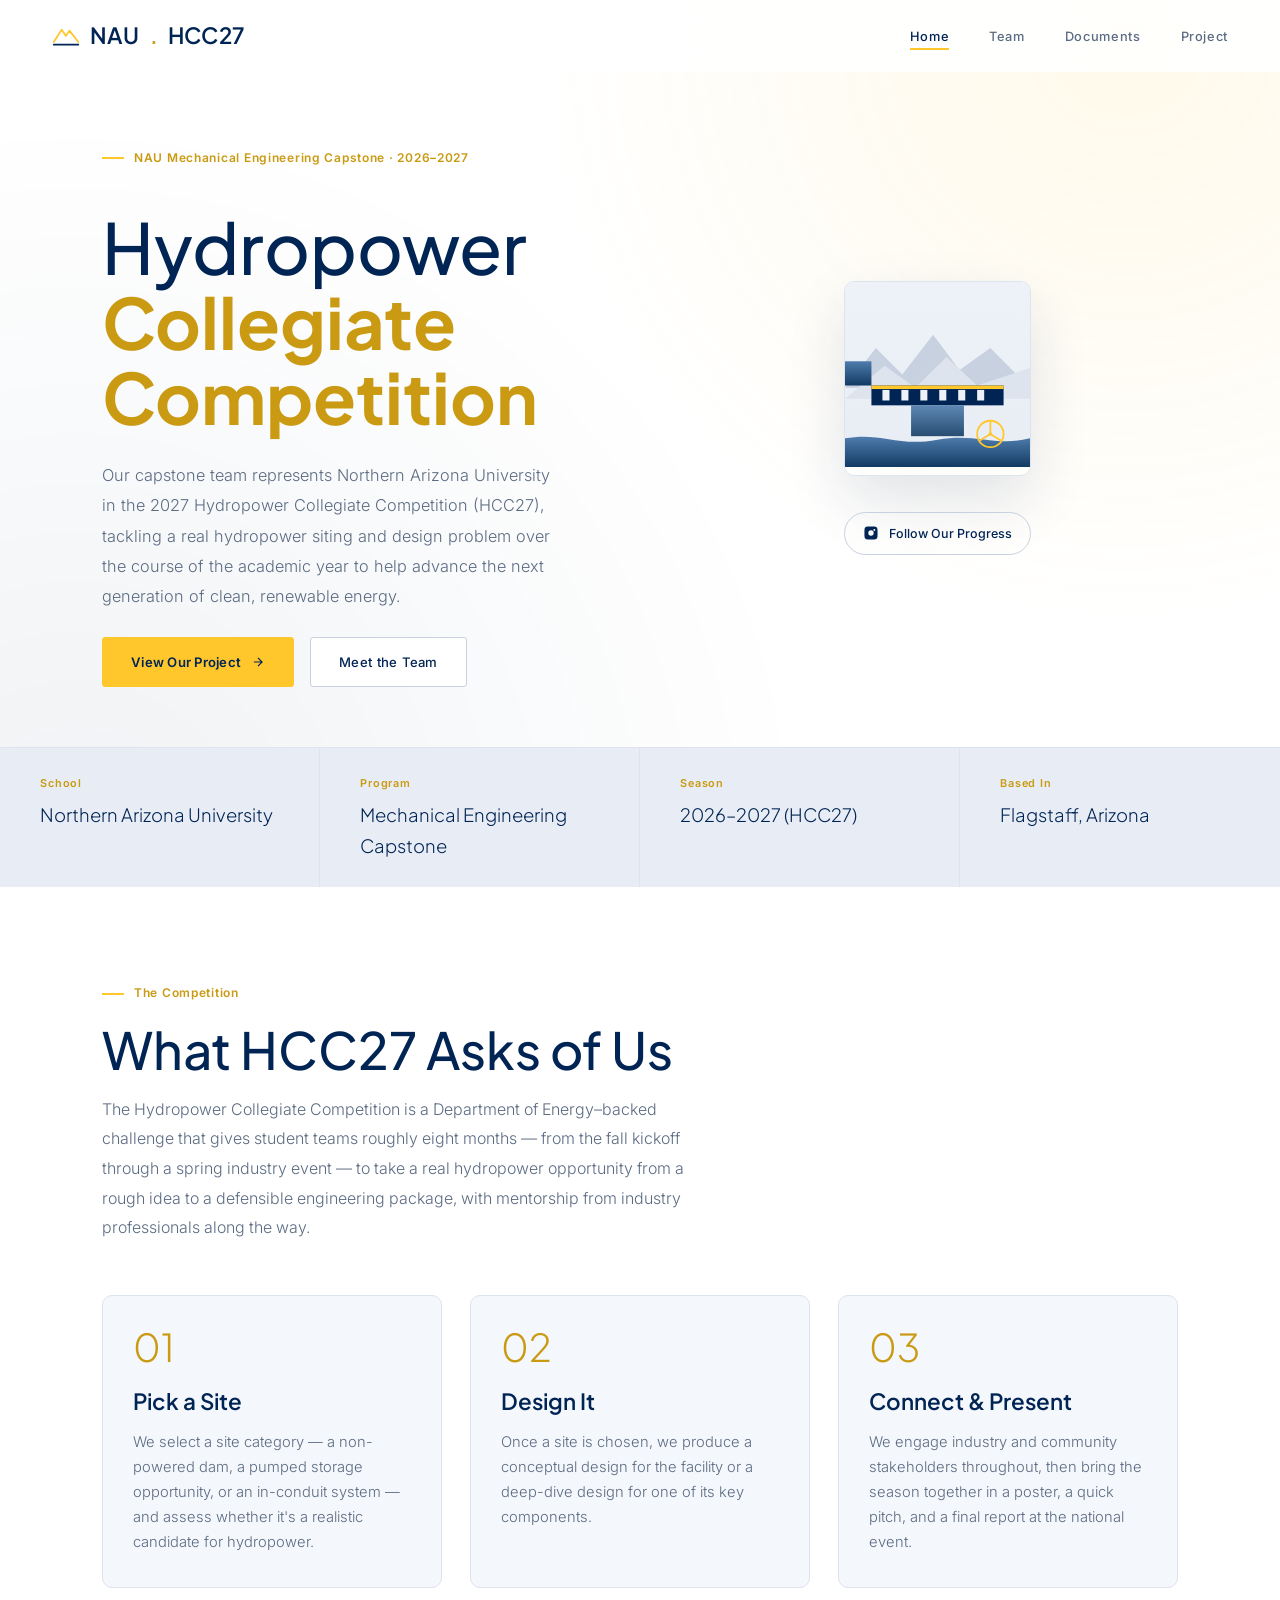
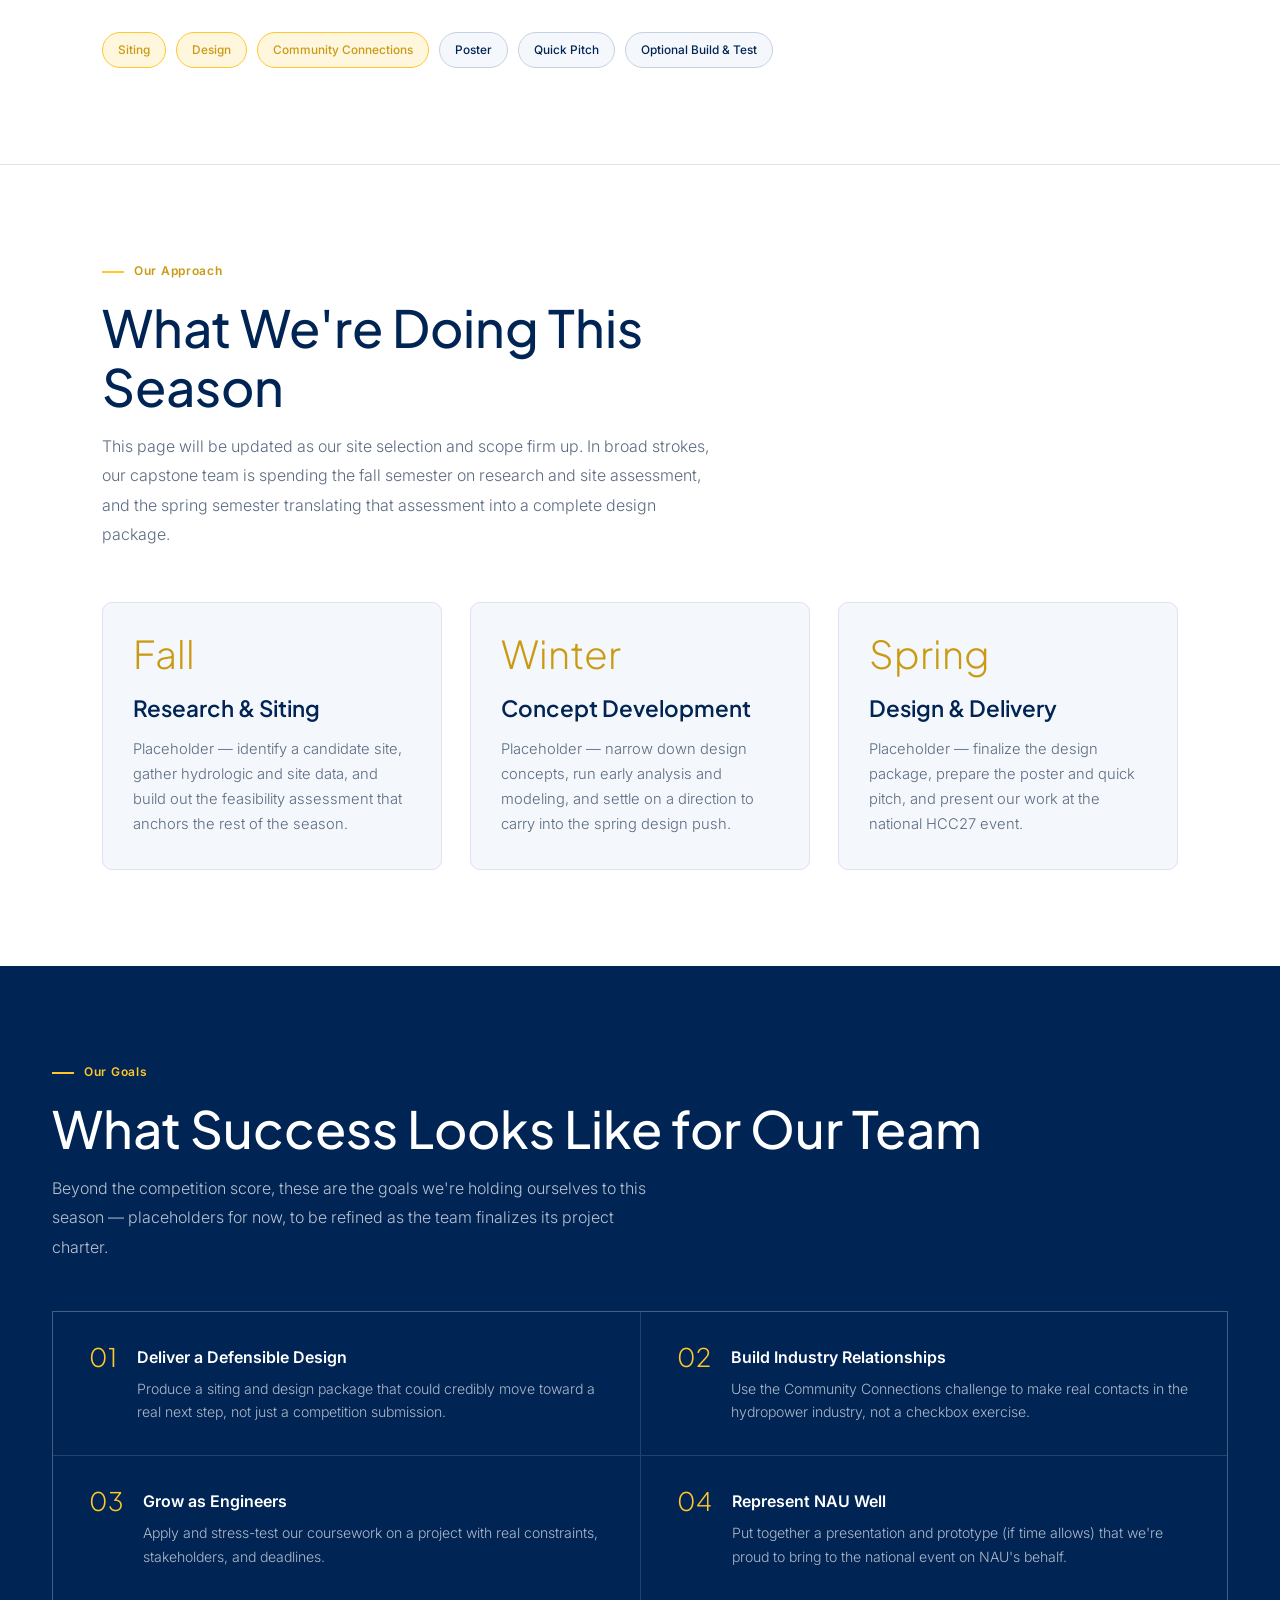
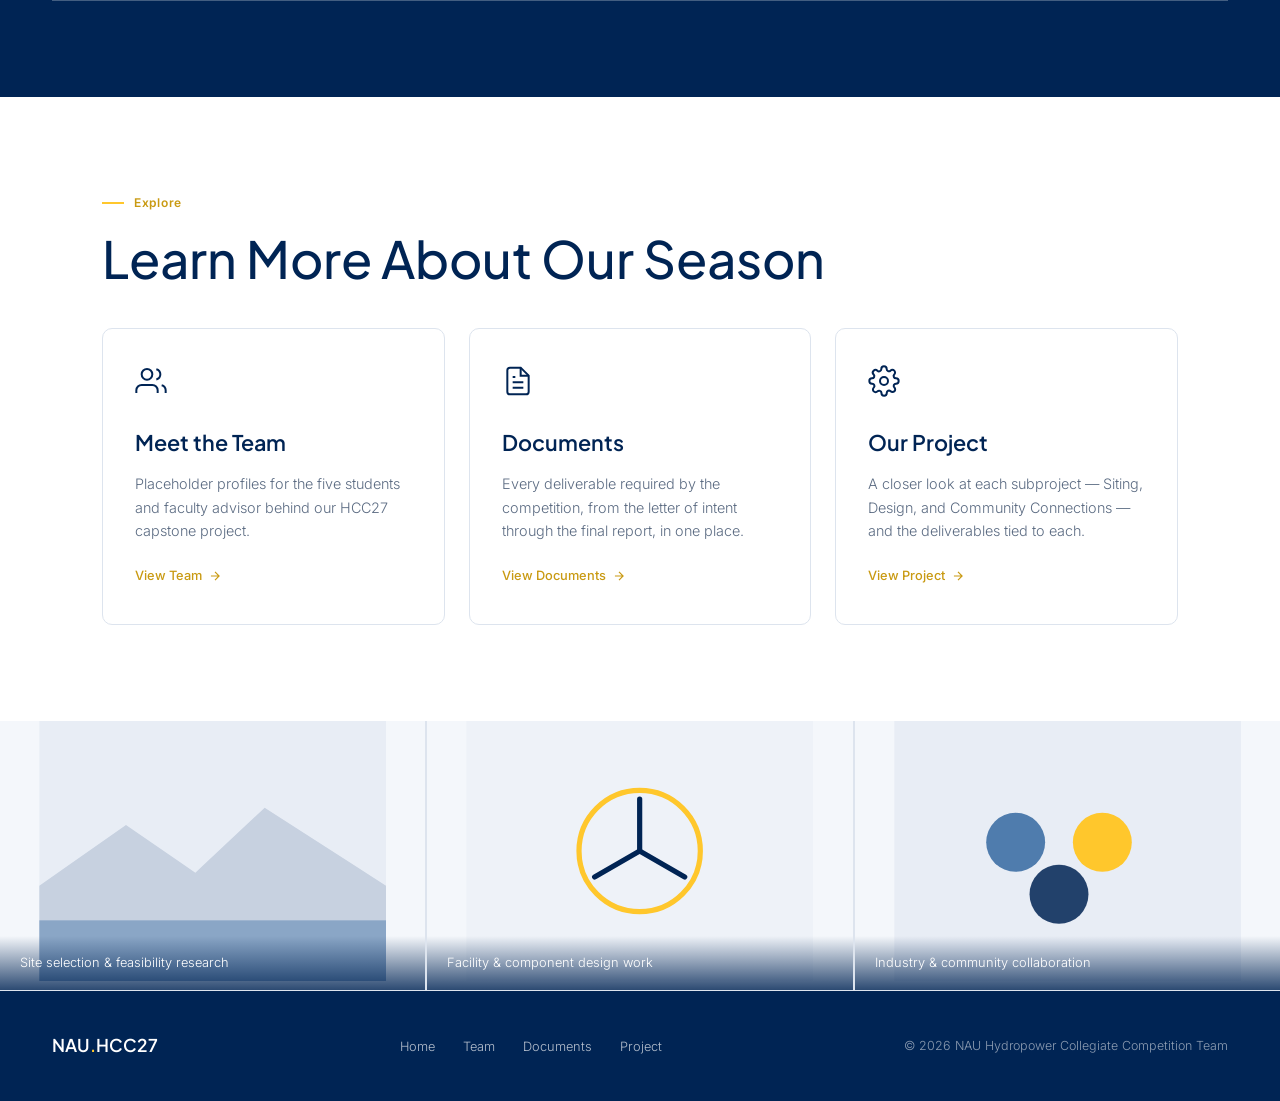
==== index.html @ bc62bb2d "Adding website files, folders etc." ====
<!DOCTYPE html>
<html lang="en">
<head>
  <meta charset="UTF-8" />
  <meta name="viewport" content="width=device-width, initial-scale=1.0" />
  <title>NAU Hydropower Collegiate Competition — HCC27</title>
  <meta name="description" content="Northern Arizona University's team for the 2027 Hydropower Collegiate Competition (HCC27)." />
  <link rel="stylesheet" href="css/style.css" />
</head>
<body>

<!-- ── NAV ─────────────────────────────────────────────────────── -->
<nav>
  <a href="index.html" class="nav-logo">
    <svg class="mark" viewBox="0 0 32 32" fill="none" xmlns="http://www.w3.org/2000/svg">
      <path d="M2 24L11 10L16 17L20 11L30 24" stroke="#ffc72c" stroke-width="2" stroke-linejoin="round" stroke-linecap="round"/>
      <path d="M2 27H30" stroke="#002454" stroke-width="2" stroke-linecap="round"/>
    </svg>
    NAU<span>.</span>HCC27
  </a>
  <ul class="nav-links">
    <li><a href="index.html">Home</a></li>
    <li><a href="team.html">Team</a></li>
    <li><a href="documents.html">Documents</a></li>
    <li><a href="project.html">Project</a></li>
  </ul>
</nav>

<!-- ── HERO ────────────────────────────────────────────────────── -->
<section class="hero">
  <div class="hero-inner">

    <div class="hero-left">
      <div class="hero-anim">
        <span class="label">NAU Mechanical Engineering Capstone · 2026&ndash;2027</span>
      </div>

      <h1 class="hero-name hero-anim">
        Hydropower<br /><em>Collegiate Competition</em>
      </h1>

      <p class="hero-tagline hero-anim">
        Our capstone team represents Northern Arizona University in the 2027 Hydropower
        Collegiate Competition (HCC27), tackling a real hydropower siting and design
        problem over the course of the academic year to help advance the next generation
        of clean, renewable energy.
      </p>

      <div class="hero-ctas hero-anim">
        <a href="project.html" class="btn btn-gold">
          View Our Project
          <svg class="arrow" viewBox="0 0 24 24" fill="none" stroke="currentColor" stroke-width="2">
            <path d="M5 12h14M12 5l7 7-7 7"/>
          </svg>
        </a>
        <a href="team.html" class="btn">Meet the Team</a>
      </div>
    </div>

    <div class="hero-right hero-anim">
      <div>
        <div class="hero-visual-frame" style="margin-bottom: 20px;">
          <!-- REPLACE with a real team / site photo: images/hero-team.jpg -->
          <svg viewBox="0 0 420 420" xmlns="http://www.w3.org/2000/svg" role="img" aria-label="Illustration of a hydropower dam and turbine">
            <defs>
              <linearGradient id="skyGrad" x1="0" y1="0" x2="0" y2="1">
                <stop offset="0%" stop-color="#eef2f8"/>
                <stop offset="100%" stop-color="#e8edf5"/>
              </linearGradient>
              <linearGradient id="waterGrad" x1="0" y1="0" x2="0" y2="1">
                <stop offset="0%" stop-color="#4f7cad"/>
                <stop offset="100%" stop-color="#123b63"/>
              </linearGradient>
            </defs>
            <rect width="420" height="420" fill="url(#skyGrad)"/>
            <path d="M0 240 L70 150 L130 210 L200 120 L260 200 L330 150 L420 240 Z" fill="#c7d1e0"/>
            <path d="M0 265 L90 190 L160 240 L230 170 L300 235 L420 195 L420 265 Z" fill="#dde4ee"/>
            <rect x="60" y="235" width="300" height="45" fill="#002454"/>
            <rect x="60" y="235" width="300" height="8" fill="#ffc72c"/>
            <rect x="85" y="245" width="16" height="24" fill="#eef2f8"/>
            <rect x="128" y="245" width="16" height="24" fill="#eef2f8"/>
            <rect x="171" y="245" width="16" height="24" fill="#eef2f8"/>
            <rect x="214" y="245" width="16" height="24" fill="#eef2f8"/>
            <rect x="257" y="245" width="16" height="24" fill="#eef2f8"/>
            <rect x="300" y="245" width="16" height="24" fill="#eef2f8"/>
            <rect x="0" y="180" width="60" height="55" fill="url(#waterGrad)"/>
            <rect x="150" y="280" width="120" height="70" fill="url(#waterGrad)" opacity="0.9"/>
            <path d="M0 355 C80 340, 120 375, 210 358 C300 342, 340 375, 420 355 L420 420 L0 420 Z" fill="url(#waterGrad)"/>
            <circle cx="330" cy="345" r="30" fill="none" stroke="#ffc72c" stroke-width="4"/>
            <g stroke="#ffc72c" stroke-width="4" stroke-linecap="round">
              <line x1="330" y1="345" x2="330" y2="318"/>
              <line x1="330" y1="345" x2="353" y2="359"/>
              <line x1="330" y1="345" x2="307" y2="359"/>
            </g>
            <circle cx="330" cy="345" r="4" fill="#ffc72c"/>
          </svg>
        </div>

        <!-- REPLACE href with the team's real Instagram handle -->
        <a href="https://www.instagram.com/" target="_blank" rel="noopener" class="social-pill">
          <svg viewBox="0 0 24 24" fill="currentColor">
            <path d="M12 2.163c3.204 0 3.584.012 4.85.07 3.252.148 4.771 1.691 4.919 4.919.058 1.265.069 1.645.069 4.849 0 3.205-.012 3.584-.069 4.849-.149 3.225-1.664 4.771-4.919 4.919-1.266.058-1.644.07-4.85.07-3.204 0-3.584-.012-4.849-.07-3.26-.149-4.771-1.699-4.919-4.92-.058-1.265-.07-1.644-.07-4.849 0-3.204.013-3.583.07-4.849.149-3.227 1.664-4.771 4.919-4.919 1.266-.057 1.645-.069 4.849-.069zm0 5.838a4 4 0 100 8 4 4 0 000-8zm6.406-.53a1.44 1.44 0 10-2.88 0 1.44 1.44 0 002.88 0z"/>
          </svg>
          Follow Our Progress
        </a>
      </div>
    </div>

  </div>

  <!-- Stat bar -->
  <div class="hero-bar">
    <div class="hero-bar-item">
      <span class="hero-bar-label">School</span>
      <span class="hero-bar-value">Northern Arizona University</span>
    </div>
    <div class="hero-bar-item">
      <span class="hero-bar-label">Program</span>
      <span class="hero-bar-value">Mechanical Engineering Capstone</span>
    </div>
    <div class="hero-bar-item">
      <span class="hero-bar-label">Season</span>
      <span class="hero-bar-value">2026&ndash;2027 (HCC27)</span>
    </div>
    <div class="hero-bar-item">
      <span class="hero-bar-label">Based In</span>
      <span class="hero-bar-value">Flagstaff, Arizona</span>
    </div>
  </div>
</section>

<!-- ── Competition breakdown ───────────────────────────────────── -->
<section class="section">
  <div class="section-head reveal">
    <span class="label">The Competition</span>
    <h2 class="display-lg">What HCC27 Asks of Us</h2>
    <p class="body-text" style="margin-top:16px;">
      The Hydropower Collegiate Competition is a Department of Energy&ndash;backed
      challenge that gives student teams roughly eight months &mdash; from the fall
      kickoff through a spring industry event &mdash; to take a real hydropower
      opportunity from a rough idea to a defensible engineering package, with
      mentorship from industry professionals along the way.
    </p>
  </div>

  <div class="outline-grid">
    <div class="outline-card reveal">
      <div class="num">01</div>
      <h3>Pick a Site</h3>
      <p>We select a site category &mdash; a non-powered dam, a pumped storage opportunity, or an in-conduit system &mdash; and assess whether it's a realistic candidate for hydropower.</p>
    </div>
    <div class="outline-card reveal reveal-delay-1">
      <div class="num">02</div>
      <h3>Design It</h3>
      <p>Once a site is chosen, we produce a conceptual design for the facility or a deep-dive design for one of its key components.</p>
    </div>
    <div class="outline-card reveal reveal-delay-2">
      <div class="num">03</div>
      <h3>Connect &amp; Present</h3>
      <p>We engage industry and community stakeholders throughout, then bring the season together in a poster, a quick pitch, and a final report at the national event.</p>
    </div>
  </div>

  <div class="chip-row reveal" style="margin-top:44px;">
    <span class="chip gold">Siting</span>
    <span class="chip gold">Design</span>
    <span class="chip gold">Community Connections</span>
    <span class="chip">Poster</span>
    <span class="chip">Quick Pitch</span>
    <span class="chip">Optional Build &amp; Test</span>
  </div>
</section>

<hr class="hr" />

<!-- ── Our approach ─────────────────────────────────────────────── -->
<section class="section">
  <div class="section-head reveal">
    <span class="label">Our Approach</span>
    <h2 class="display-lg">What We're Doing This Season</h2>
    <p class="body-text" style="margin-top:16px;">
      This page will be updated as our site selection and scope firm up. In broad
      strokes, our capstone team is spending the fall semester on research and
      site assessment, and the spring semester translating that assessment into a
      complete design package.
    </p>
  </div>

  <div class="outline-grid">
    <div class="outline-card reveal">
      <div class="num">Fall</div>
      <h3>Research &amp; Siting</h3>
      <p>Placeholder &mdash; identify a candidate site, gather hydrologic and site data, and build out the feasibility assessment that anchors the rest of the season.</p>
    </div>
    <div class="outline-card reveal reveal-delay-1">
      <div class="num">Winter</div>
      <h3>Concept Development</h3>
      <p>Placeholder &mdash; narrow down design concepts, run early analysis and modeling, and settle on a direction to carry into the spring design push.</p>
    </div>
    <div class="outline-card reveal reveal-delay-2">
      <div class="num">Spring</div>
      <h3>Design &amp; Delivery</h3>
      <p>Placeholder &mdash; finalize the design package, prepare the poster and quick pitch, and present our work at the national HCC27 event.</p>
    </div>
  </div>
</section>

<!-- ── Goals ────────────────────────────────────────────────────── -->
<section class="goals-section">
  <div class="goals-inner">
    <div class="reveal">
      <span class="label">Our Goals</span>
      <h2 class="display-lg">What Success Looks Like for Our Team</h2>
      <p class="body-text" style="margin-top:16px;">
        Beyond the competition score, these are the goals we're holding ourselves
        to this season &mdash; placeholders for now, to be refined as the team
        finalizes its project charter.
      </p>
    </div>

    <div class="goals-list">
      <div class="goal-item reveal">
        <span class="goal-mark">01</span>
        <div>
          <h4>Deliver a Defensible Design</h4>
          <p>Produce a siting and design package that could credibly move toward a real next step, not just a competition submission.</p>
        </div>
      </div>
      <div class="goal-item reveal reveal-delay-1">
        <span class="goal-mark">02</span>
        <div>
          <h4>Build Industry Relationships</h4>
          <p>Use the Community Connections challenge to make real contacts in the hydropower industry, not a checkbox exercise.</p>
        </div>
      </div>
      <div class="goal-item reveal reveal-delay-2">
        <span class="goal-mark">03</span>
        <div>
          <h4>Grow as Engineers</h4>
          <p>Apply and stress-test our coursework on a project with real constraints, stakeholders, and deadlines.</p>
        </div>
      </div>
      <div class="goal-item reveal reveal-delay-3">
        <span class="goal-mark">04</span>
        <div>
          <h4>Represent NAU Well</h4>
          <p>Put together a presentation and prototype (if time allows) that we're proud to bring to the national event on NAU's behalf.</p>
        </div>
      </div>
    </div>
  </div>
</section>

<!-- ── Quick navigation cards ──────────────────────────────────── -->
<section class="home-cards">
  <div class="reveal" style="margin-bottom: 40px;">
    <span class="label">Explore</span>
    <h2 class="display-lg">Learn More About Our Season</h2>
  </div>

  <div class="home-cards-grid">
    <div class="home-card reveal" data-href="team.html">
      <svg class="home-card-icon" viewBox="0 0 24 24" fill="none" stroke="currentColor" stroke-width="1.5">
        <path d="M17 21v-2a4 4 0 00-4-4H5a4 4 0 00-4 4v2"/>
        <circle cx="9" cy="7" r="4"/>
        <path d="M23 21v-2a4 4 0 00-3-3.87M16 3.13a4 4 0 010 7.75"/>
      </svg>
      <h3>Meet the Team</h3>
      <p>Placeholder profiles for the five students and faculty advisor behind our HCC27 capstone project.</p>
      <span class="home-card-link">
        View Team
        <svg width="14" height="14" viewBox="0 0 24 24" fill="none" stroke="currentColor" stroke-width="2"><path d="M5 12h14M12 5l7 7-7 7"/></svg>
      </span>
    </div>

    <div class="home-card reveal reveal-delay-1" data-href="documents.html">
      <svg class="home-card-icon" viewBox="0 0 24 24" fill="none" stroke="currentColor" stroke-width="1.5">
        <path d="M14 2H6a2 2 0 00-2 2v16a2 2 0 002 2h12a2 2 0 002-2V8z"/>
        <path d="M14 2v6h6M16 13H8M16 17H8M10 9H8"/>
      </svg>
      <h3>Documents</h3>
      <p>Every deliverable required by the competition, from the letter of intent through the final report, in one place.</p>
      <span class="home-card-link">
        View Documents
        <svg width="14" height="14" viewBox="0 0 24 24" fill="none" stroke="currentColor" stroke-width="2"><path d="M5 12h14M12 5l7 7-7 7"/></svg>
      </span>
    </div>

    <div class="home-card reveal reveal-delay-2" data-href="project.html">
      <svg class="home-card-icon" viewBox="0 0 24 24" fill="none" stroke="currentColor" stroke-width="1.5">
        <circle cx="12" cy="12" r="3"/>
        <path d="M19.4 15a1.65 1.65 0 00.33 1.82l.06.06a2 2 0 11-2.83 2.83l-.06-.06a1.65 1.65 0 00-1.82-.33 1.65 1.65 0 00-1 1.51V21a2 2 0 01-4 0v-.09A1.65 1.65 0 009 19.4a1.65 1.65 0 00-1.82.33l-.06.06a2 2 0 11-2.83-2.83l.06-.06A1.65 1.65 0 004.68 15a1.65 1.65 0 00-1.51-1H3a2 2 0 010-4h.09A1.65 1.65 0 004.6 9a1.65 1.65 0 00-.33-1.82l-.06-.06a2 2 0 112.83-2.83l.06.06A1.65 1.65 0 009 4.6a1.65 1.65 0 001-1.51V3a2 2 0 014 0v.09a1.65 1.65 0 001 1.51 1.65 1.65 0 001.82-.33l.06-.06a2 2 0 112.83 2.83l-.06.06A1.65 1.65 0 0019.4 9a1.65 1.65 0 001.51 1H21a2 2 0 010 4h-.09a1.65 1.65 0 00-1.51 1z"/>
      </svg>
      <h3>Our Project</h3>
      <p>A closer look at each subproject &mdash; Siting, Design, and Community Connections &mdash; and the deliverables tied to each.</p>
      <span class="home-card-link">
        View Project
        <svg width="14" height="14" viewBox="0 0 24 24" fill="none" stroke="currentColor" stroke-width="2"><path d="M5 12h14M12 5l7 7-7 7"/></svg>
      </span>
    </div>
  </div>
</section>

<!-- ── Photo strip ─────────────────────────────────────────────── -->
<div class="photo-strip reveal">
  <!-- REPLACE each figure with a real photo: images/site-visit.jpg, images/team-working.jpg, images/prototype.jpg -->
  <figure>
    <svg viewBox="0 0 400 300" xmlns="http://www.w3.org/2000/svg">
      <rect width="400" height="300" fill="#e8edf5"/>
      <path d="M0 190 L100 120 L180 175 L260 100 L400 190 L400 300 L0 300 Z" fill="#c7d1e0"/>
      <rect x="0" y="230" width="400" height="70" fill="#4f7cad" opacity="0.5"/>
    </svg>
    <figcaption>Site selection &amp; feasibility research</figcaption>
  </figure>
  <figure>
    <svg viewBox="0 0 400 300" xmlns="http://www.w3.org/2000/svg">
      <rect width="400" height="300" fill="#eef2f8"/>
      <circle cx="200" cy="150" r="70" fill="none" stroke="#ffc72c" stroke-width="6"/>
      <g stroke="#002454" stroke-width="6" stroke-linecap="round">
        <line x1="200" y1="150" x2="200" y2="90"/>
        <line x1="200" y1="150" x2="252" y2="180"/>
        <line x1="200" y1="150" x2="148" y2="180"/>
      </g>
    </svg>
    <figcaption>Facility &amp; component design work</figcaption>
  </figure>
  <figure>
    <svg viewBox="0 0 400 300" xmlns="http://www.w3.org/2000/svg">
      <rect width="400" height="300" fill="#e8edf5"/>
      <circle cx="140" cy="140" r="34" fill="#4f7cad"/>
      <circle cx="240" cy="140" r="34" fill="#ffc72c"/>
      <circle cx="190" cy="200" r="34" fill="#002454" opacity="0.85"/>
    </svg>
    <figcaption>Industry &amp; community collaboration</figcaption>
  </figure>
</div>

<!-- ── FOOTER ───────────────────────────────────────────────────── -->
<footer>
  <span class="footer-logo">NAU<span>.</span>HCC27</span>
  <ul class="footer-links">
    <li><a href="index.html">Home</a></li>
    <li><a href="team.html">Team</a></li>
    <li><a href="documents.html">Documents</a></li>
    <li><a href="project.html">Project</a></li>
  </ul>
  <span class="footer-copy">© <span class="current-year"></span> NAU Hydropower Collegiate Competition Team</span>
</footer>

<script src="js/main.js"></script>
<script src="js/admin.js"></script>
</body>
</html>
---- css/style.css ----
/* ================================================================
   NAU HYDROPOWER COLLEGIATE COMPETITION — HCC27 Capstone Site
   Light theme · NAU Blue & Gold
   ================================================================ */

@import url('https://fonts.googleapis.com/css2?family=Plus+Jakarta+Sans:wght@500;600;700;800&family=Inter:wght@300;400;500;600&display=swap');

/* ── Variables ───────────────────────────────────────────────── */
:root {
  --bg:          #ffffff;
  --bg-soft:     #f4f7fb;
  --panel:       #eef2f8;
  --border:      #dde4ee;
  --border-dark: #c7d1e0;

  --blue:        #002454;   /* NAU True Blue */
  --blue-2:      #0a3d67;
  --blue-3:      #123b63;
  --blue-tint:   #e8edf5;
  --sky:         #4f7cad;

  --gold:        #ffc72c;
  --gold-deep:   #c99a12;
  --gold-tint:   #fff6de;

  --ink:         #10192b;
  --muted:       #5b6b82;
  --muted-2:     #8496ab;

  --font-display: 'Plus Jakarta Sans', sans-serif;
  --font-sans:   'Inter', sans-serif;

  --nav-h:       72px;
  --ease:        cubic-bezier(0.22, 1, 0.36, 1);
  --t:           0.4s var(--ease);
}

/* ── Reset ───────────────────────────────────────────────────── */
*, *::before, *::after { box-sizing: border-box; margin: 0; padding: 0; }
html { font-size: 16px; scroll-behavior: smooth; }
body {
  background: var(--bg);
  color: var(--ink);
  font-family: var(--font-sans);
  font-weight: 300;
  line-height: 1.7;
  overflow-x: hidden;
  -webkit-font-smoothing: antialiased;
}
img { display: block; max-width: 100%; }
a  { color: inherit; text-decoration: none; }
ul { list-style: none; }

/* ================================================================
   NAVIGATION
   ================================================================ */
nav {
  position: fixed;
  top: 0; left: 0; right: 0;
  height: var(--nav-h);
  display: flex;
  align-items: center;
  justify-content: space-between;
  padding: 0 52px;
  z-index: 500;
  background: rgba(255,255,255,0.86);
  backdrop-filter: blur(14px);
  border-bottom: 1px solid transparent;
  transition: background var(--t), border-color var(--t), box-shadow var(--t);
}

nav.scrolled {
  border-bottom: 1px solid var(--border);
  box-shadow: 0 6px 24px rgba(0,36,84,0.06);
}

.nav-logo {
  font-family: var(--font-display);
  font-size: 1.4rem;
  font-weight: 600;
  letter-spacing: 0.01em;
  color: var(--blue);
  display: flex;
  align-items: center;
  gap: 10px;
}

.nav-logo .mark {
  width: 28px; height: 28px;
  flex-shrink: 0;
}

.nav-logo span { color: var(--gold-deep); }

.nav-links {
  display: flex;
  align-items: center;
  gap: 40px;
}

.nav-links a {
  font-size: 0.8rem;
  font-weight: 500;
  letter-spacing: 0.05em;
  color: var(--muted);
  transition: color 0.3s;
  position: relative;
  padding-bottom: 4px;
}

.nav-links a::after {
  content: '';
  position: absolute;
  bottom: -2px; left: 0;
  width: 0; height: 2px;
  background: var(--gold);
  transition: width 0.35s var(--ease);
}

.nav-links a:hover { color: var(--blue); }
.nav-links a:hover::after { width: 100%; }
.nav-links a.active { color: var(--blue); }
.nav-links a.active::after { width: 100%; }

/* ================================================================
   SHARED UTILITIES
   ================================================================ */
.container { max-width: 1180px; margin: 0 auto; padding: 0 52px; }
.pt-nav { padding-top: var(--nav-h); }

.label {
  font-family: var(--font-sans);
  font-size: 0.75rem;
  font-weight: 600;
  letter-spacing: 0.06em;
  color: var(--gold-deep);
  display: flex;
  align-items: center;
  gap: 10px;
  margin-bottom: 16px;
}

.label::before {
  content: '';
  display: inline-block;
  width: 22px; height: 2px;
  background: var(--gold);
}

.display-xl {
  font-family: var(--font-display);
  font-size: clamp(2.6rem, 5.6vw, 4.8rem);
  font-weight: 500;
  line-height: 1.08;
  letter-spacing: -0.01em;
  color: var(--blue);
}

.display-lg {
  font-family: var(--font-display);
  font-size: clamp(2rem, 4vw, 3.2rem);
  font-weight: 500;
  line-height: 1.15;
  color: var(--blue);
}

.display-md {
  font-family: var(--font-display);
  font-size: clamp(1.5rem, 2.6vw, 2.1rem);
  font-weight: 600;
  line-height: 1.25;
  color: var(--blue);
}

.body-text {
  font-size: 1rem;
  line-height: 1.85;
  color: var(--muted);
  font-weight: 300;
  max-width: 62ch;
}

.muted { color: var(--muted-2); }
.hr { border: none; height: 1px; background: var(--border); margin: 0; }

/* ── Buttons ─────────────────────────────────────────────────── */
.btn {
  display: inline-flex;
  align-items: center;
  gap: 10px;
  padding: 13px 28px;
  font-family: var(--font-sans);
  font-size: 0.82rem;
  font-weight: 500;
  letter-spacing: 0.02em;
  border: 1px solid var(--border-dark);
  background: var(--bg);
  color: var(--blue);
  cursor: pointer;
  transition: all 0.3s var(--ease);
  border-radius: 3px;
}

.btn:hover {
  border-color: var(--blue);
  background: var(--blue-tint);
}

.btn-gold {
  background: var(--gold);
  border-color: var(--gold);
  color: var(--blue);
  font-weight: 600;
}
.btn-gold:hover {
  background: var(--gold-deep);
  border-color: var(--gold-deep);
  color: #fff;
}

.arrow {
  width: 14px; height: 14px;
  transition: transform 0.3s var(--ease);
}
.btn:hover .arrow { transform: translateX(4px); }

/* ── Reveal animation ────────────────────────────────────────── */
.reveal {
  opacity: 0;
  transform: translateY(24px);
  transition: opacity 0.7s var(--ease), transform 0.7s var(--ease);
}
.reveal.visible { opacity: 1; transform: translateY(0); }
.reveal-delay-1 { transition-delay: 0.08s; }
.reveal-delay-2 { transition-delay: 0.16s; }
.reveal-delay-3 { transition-delay: 0.24s; }
.reveal-delay-4 { transition-delay: 0.32s; }
.reveal-delay-5 { transition-delay: 0.4s; }

.hero-anim { }

/* ================================================================
   FOOTER
   ================================================================ */
footer {
  position: relative;
  border-top: 1px solid var(--border);
  padding: 40px 52px;
  display: flex;
  align-items: center;
  justify-content: space-between;
  flex-wrap: wrap;
  gap: 16px;
  background: var(--blue);
}

.footer-logo {
  font-family: var(--font-display);
  font-size: 1.1rem;
  font-weight: 600;
  color: #fff;
}
.footer-logo span { color: var(--gold); }

.footer-links {
  display: flex;
  gap: 28px;
}

.footer-links a {
  font-size: 0.8rem;
  color: rgba(255,255,255,0.7);
  transition: color 0.3s;
}
.footer-links a:hover { color: var(--gold); }

.footer-copy {
  font-size: 0.78rem;
  color: rgba(255,255,255,0.55);
}

/* ================================================================
   PAGE HERO (shared banner for Team / Documents / Project pages)
   ================================================================ */
.page-hero {
  padding: calc(var(--nav-h) + 72px) 52px 56px;
  max-width: 1180px;
  margin: 0 auto;
  display: grid;
  grid-template-columns: 1.2fr 1fr;
  gap: 48px;
  align-items: end;
}
.page-hero-right { padding-bottom: 6px; }

/* ================================================================
   HOME PAGE
   ================================================================ */
.hero {
  padding-top: var(--nav-h);
  position: relative;
  overflow: hidden;
  background:
    radial-gradient(circle at 88% 4%, rgba(255,199,44,0.10) 0%, transparent 42%),
    radial-gradient(circle at 6% 96%, rgba(0,36,84,0.06) 0%, transparent 50%),
    var(--bg);
}

.hero-inner {
  display: grid;
  grid-template-columns: 1.05fr 0.95fr;
  align-items: center;
  gap: 64px;
  padding: 76px 52px 60px;
  max-width: 1180px;
  margin: 0 auto;
  width: 100%;
}

.hero-left { display: flex; flex-direction: column; gap: 26px; }

.hero-name {
  font-family: var(--font-display);
  font-size: clamp(2.6rem, 5.6vw, 4.4rem);
  font-weight: 500;
  line-height: 1.06;
  color: var(--blue);
}
.hero-name em { font-style: normal; color: var(--gold-deep); font-weight: 700; }

.hero-tagline {
  font-size: 1.02rem;
  line-height: 1.85;
  color: var(--muted);
  max-width: 46ch;
  font-weight: 300;
}

.hero-ctas { display: flex; gap: 16px; flex-wrap: wrap; }

.hero-right { display: flex; justify-content: center; }

.hero-visual-frame {
  border-radius: 10px;
  overflow: hidden;
  border: 1px solid var(--border);
  box-shadow: 0 24px 60px rgba(0,36,84,0.12);
}

.social-pill {
  display: inline-flex;
  align-items: center;
  gap: 10px;
  padding: 10px 18px;
  border: 1px solid var(--border-dark);
  border-radius: 999px;
  font-size: 0.78rem;
  font-weight: 500;
  color: var(--blue);
  transition: all 0.3s var(--ease);
  margin-top: 16px;
}
.social-pill svg { width: 16px; height: 16px; }
.social-pill:hover { background: var(--blue); color: #fff; border-color: var(--blue); }

/* Stat bar */
.hero-bar {
  display: grid;
  grid-template-columns: repeat(4, 1fr);
  border-top: 1px solid var(--border);
  background: var(--blue-tint);
}
.hero-bar-item {
  padding: 26px 40px;
  border-right: 1px solid var(--border);
  display: flex;
  flex-direction: column;
  gap: 6px;
}
.hero-bar-item:last-child { border-right: none; }
.hero-bar-label {
  font-size: 0.68rem;
  letter-spacing: 0.08em;
  color: var(--gold-deep);
  font-weight: 600;
}
.hero-bar-value {
  font-family: var(--font-display);
  font-size: 1.15rem;
  color: var(--blue);
}

/* Season outline sections */
.section {
  padding: 96px 52px;
  max-width: 1180px;
  margin: 0 auto;
}
.section-head { margin-bottom: 52px; max-width: 700px; }

.outline-grid {
  display: grid;
  grid-template-columns: repeat(3, 1fr);
  gap: 28px;
}

.outline-card {
  background: var(--bg-soft);
  border: 1px solid var(--border);
  border-radius: 10px;
  padding: 32px 30px;
  transition: border-color 0.3s, transform 0.3s var(--ease), box-shadow 0.3s var(--ease);
}
.outline-card:hover {
  border-color: var(--gold);
  transform: translateY(-4px);
  box-shadow: 0 16px 40px rgba(0,36,84,0.08);
}
.outline-card .num {
  font-family: var(--font-display);
  font-size: 2.4rem;
  color: var(--gold-deep);
  line-height: 1;
  margin-bottom: 16px;
}
.outline-card h3 {
  font-family: var(--font-display);
  font-size: 1.4rem;
  color: var(--blue);
  font-weight: 600;
  margin-bottom: 10px;
}
.outline-card p { font-size: 0.92rem; color: var(--muted); line-height: 1.7; }

/* Goals list */
.goals-section {
  background: var(--blue);
  padding: 96px 52px;
}
.goals-inner { max-width: 1180px; margin: 0 auto; }
.goals-section .label { color: var(--gold); }
.goals-section .label::before { background: var(--gold); }
.goals-section .display-lg { color: #fff; }
.goals-section .body-text { color: rgba(255,255,255,0.72); }

.goals-list {
  display: grid;
  grid-template-columns: repeat(2, 1fr);
  gap: 1px;
  background: rgba(255,255,255,0.14);
  margin-top: 48px;
  border: 1px solid rgba(255,255,255,0.14);
}
.goal-item {
  background: var(--blue);
  padding: 32px 36px;
  display: flex;
  gap: 20px;
}
.goal-mark {
  font-family: var(--font-display);
  font-size: 1.6rem;
  color: var(--gold);
  flex-shrink: 0;
  line-height: 1;
}
.goal-item h4 {
  font-family: var(--font-sans);
  font-size: 1rem;
  font-weight: 600;
  color: #fff;
  margin-bottom: 6px;
}
.goal-item p { font-size: 0.88rem; color: rgba(255,255,255,0.68); line-height: 1.65; }

/* Scoring chips */
.chip-row { display: flex; gap: 10px; flex-wrap: wrap; margin-top: 18px; }
.chip {
  font-size: 0.74rem;
  font-weight: 500;
  padding: 7px 15px;
  border-radius: 999px;
  border: 1px solid var(--border-dark);
  color: var(--blue);
  background: var(--bg-soft);
}
.chip.gold { border-color: var(--gold); color: var(--gold-deep); background: var(--gold-tint); }

/* Photo strip */
.photo-strip {
  display: grid;
  grid-template-columns: repeat(3, 1fr);
  gap: 2px;
  background: var(--border);
}
.photo-strip figure { position: relative; background: var(--bg-soft); }
.photo-strip img, .photo-strip svg { width: 100%; height: 260px; object-fit: cover; }
.photo-strip figcaption {
  position: absolute;
  left: 0; right: 0; bottom: 0;
  padding: 16px 20px;
  font-size: 0.8rem;
  color: #fff;
  background: linear-gradient(to top, rgba(0,36,84,0.82), transparent);
}

/* Home cards (quick nav) */
.home-cards { padding: 96px 52px; max-width: 1180px; margin: 0 auto; }
.home-cards-grid {
  display: grid;
  grid-template-columns: repeat(3, 1fr);
  gap: 24px;
}
.home-card {
  background: var(--bg);
  border: 1px solid var(--border);
  border-radius: 10px;
  padding: 36px 32px;
  cursor: pointer;
  transition: border-color 0.3s, transform 0.3s var(--ease), box-shadow 0.3s var(--ease);
}
.home-card:hover {
  border-color: var(--gold);
  transform: translateY(-4px);
  box-shadow: 0 16px 40px rgba(0,36,84,0.08);
}
.home-card-icon { width: 32px; height: 32px; color: var(--blue); margin-bottom: 20px; }
.home-card h3 { font-family: var(--font-display); font-size: 1.35rem; color: var(--blue); font-weight: 600; margin-bottom: 10px; }
.home-card p { font-size: 0.9rem; color: var(--muted); line-height: 1.65; margin-bottom: 18px; }
.home-card-link { font-size: 0.8rem; font-weight: 500; color: var(--gold-deep); display: inline-flex; align-items: center; gap: 6px; }

/* ================================================================
   TEAM PAGE
   ================================================================ */
.team-grid {
  display: grid;
  grid-template-columns: repeat(3, 1fr);
  gap: 28px;
  padding: 0 52px 40px;
  max-width: 1180px;
  margin: 0 auto;
}
.team-grid.row-two {
  grid-template-columns: repeat(2, 1fr);
  max-width: 780px;
  margin: 0 auto;
  padding: 0 52px 100px;
}

.team-card {
  background: var(--bg-soft);
  border: 1px solid var(--border);
  border-radius: 12px;
  overflow: hidden;
  transition: border-color 0.3s, transform 0.3s var(--ease), box-shadow 0.3s var(--ease);
}
.team-card:hover {
  border-color: var(--gold);
  transform: translateY(-4px);
  box-shadow: 0 16px 40px rgba(0,36,84,0.08);
}
.team-photo {
  height: 200px;
  background: linear-gradient(135deg, var(--blue-tint), var(--panel));
  display: flex;
  align-items: center;
  justify-content: center;
  border-bottom: 1px solid var(--border);
}
.team-photo svg { width: 64px; height: 64px; color: var(--sky); opacity: 0.6; }
.team-card-body { padding: 24px 26px 28px; }
.team-role {
  font-size: 0.7rem;
  font-weight: 600;
  letter-spacing: 0.06em;
  color: var(--gold-deep);
  margin-bottom: 8px;
}
.team-name {
  font-family: var(--font-display);
  font-size: 1.4rem;
  font-weight: 600;
  color: var(--blue);
  margin-bottom: 4px;
}
.team-placeholder-tag {
  font-size: 0.78rem;
  color: var(--muted-2);
  margin-bottom: 16px;
}
.team-linkedin {
  display: inline-flex;
  align-items: center;
  gap: 8px;
  font-size: 0.8rem;
  font-weight: 500;
  color: var(--blue-2);
  border: 1px solid var(--border-dark);
  padding: 8px 14px;
  border-radius: 6px;
  transition: all 0.3s var(--ease);
}
.team-linkedin:hover { background: var(--blue); color: #fff; border-color: var(--blue); }
.team-linkedin svg { width: 14px; height: 14px; }

.advisor-banner {
  max-width: 1180px;
  margin: 0 auto 60px;
  padding: 0 52px;
}
.advisor-card {
  background: var(--blue);
  border-radius: 12px;
  padding: 40px 44px;
  display: grid;
  grid-template-columns: auto 1fr;
  gap: 32px;
  align-items: center;
}
.advisor-icon {
  width: 64px; height: 64px;
  border-radius: 50%;
  background: rgba(255,255,255,0.1);
  display: flex; align-items: center; justify-content: center;
  flex-shrink: 0;
}
.advisor-icon svg { width: 30px; height: 30px; color: var(--gold); }
.advisor-card h3 { font-family: var(--font-display); color: #fff; font-size: 1.3rem; margin-bottom: 6px; }
.advisor-card p { color: rgba(255,255,255,0.7); font-size: 0.9rem; }

/* ================================================================
   DOCUMENTS PAGE
   ================================================================ */
.doc-group { padding: 0 52px 76px; max-width: 1180px; margin: 0 auto; }
.doc-group-head {
  display: flex;
  align-items: baseline;
  justify-content: space-between;
  gap: 20px;
  border-bottom: 1px solid var(--border);
  padding-bottom: 18px;
  margin-bottom: 30px;
  flex-wrap: wrap;
}
.doc-group-head h2 { font-family: var(--font-display); font-size: 1.7rem; color: var(--blue); font-weight: 600; }
.doc-group-tag {
  font-size: 0.72rem;
  font-weight: 600;
  letter-spacing: 0.05em;
  color: var(--gold-deep);
  background: var(--gold-tint);
  border: 1px solid var(--gold);
  padding: 5px 12px;
  border-radius: 999px;
}

.doc-list { display: grid; grid-template-columns: repeat(2, 1fr); gap: 16px; }

.doc-card {
  display: flex;
  flex-direction: column;
  background: var(--bg-soft);
  border: 1px solid var(--border);
  border-radius: 10px;
  overflow: hidden;
  transition: border-color 0.3s, transform 0.3s var(--ease), box-shadow 0.3s var(--ease);
}
.doc-card:hover { border-color: var(--gold); transform: translateY(-3px); box-shadow: 0 14px 34px rgba(0,36,84,0.09); }

/* Half-letter-page preview (8.5 x 5.5in ratio) sitting above the description */
.doc-preview {
  width: 100%;
  aspect-ratio: 8.5 / 5.5;
  background: #fff;
  border-bottom: 1px solid var(--border);
  overflow: hidden;
}
.doc-preview img { width: 100%; height: 100%; object-fit: cover; display: block; }
.doc-preview-placeholder {
  width: 100%; height: 100%;
  display: flex; align-items: center; justify-content: center;
  background: var(--panel);
}
.doc-preview-placeholder svg { width: 34px; height: 34px; color: var(--border-dark); }
.doc-preview-empty .doc-preview-placeholder { background: var(--bg-soft); }

.doc-card-body {
  display: flex;
  align-items: center;
  gap: 14px;
  padding: 16px 18px;
}

.doc-icon {
  width: 36px; height: 36px;
  border-radius: 8px;
  background: var(--blue-tint);
  display: flex; align-items: center; justify-content: center;
  flex-shrink: 0;
}
.doc-icon svg { width: 18px; height: 18px; color: var(--blue-2); }

.doc-info { flex: 1; min-width: 0; }
.doc-name { font-size: 0.92rem; font-weight: 500; color: var(--blue); margin-bottom: 3px; }
.doc-meta { font-size: 0.75rem; color: var(--muted-2); }

.doc-status {
  font-size: 0.68rem;
  font-weight: 600;
  letter-spacing: 0.03em;
  padding: 5px 11px;
  border-radius: 999px;
  white-space: nowrap;
  flex-shrink: 0;
}
.doc-status.pending { background: var(--panel); color: var(--muted); border: 1px solid var(--border-dark); }
.doc-status.progress { background: var(--gold-tint); color: var(--gold-deep); border: 1px solid var(--gold); }
.doc-status.uploaded { background: #e7f5ec; color: #1e7a45; border: 1px solid #a9dcbb; }
.doc-empty { font-size: 0.85rem; color: var(--muted-2); padding: 6px 2px; }
a.doc-card { cursor: pointer; }

/* ================================================================
   ADMIN — hidden trigger, login modal, document manager panel
   ================================================================ */
.admin-trigger {
  position: absolute;
  bottom: 6px;
  right: 6px;
  width: 22px;
  height: 22px;
  padding: 0;
  border: none;
  border-radius: 50%;
  background: transparent;
  cursor: pointer;
  transition: background 0.2s;
}
.admin-trigger:hover,
.admin-trigger:focus-visible {
  background: rgba(255, 255, 255, 0.18);
  outline: none;
}

.admin-overlay {
  position: fixed;
  inset: 0;
  background: rgba(10, 20, 40, 0.55);
  display: none;
  align-items: center;
  justify-content: center;
  z-index: 999;
  padding: 24px;
}
.admin-overlay.open { display: flex; }

.admin-modal {
  background: #fff;
  border-radius: 14px;
  padding: 28px;
  width: 100%;
  max-width: 340px;
  box-shadow: 0 24px 60px rgba(0,0,0,0.25);
}
.admin-modal h3 { color: var(--blue); font-family: var(--font-display); margin-bottom: 18px; }
.admin-modal label {
  display: block;
  font-size: 0.82rem;
  color: var(--muted);
  margin-bottom: 14px;
}
.admin-modal input[type="text"],
.admin-modal input[type="password"] {
  display: block;
  width: 100%;
  margin-top: 6px;
  padding: 9px 11px;
  border: 1px solid var(--border-dark);
  border-radius: 8px;
  font-size: 0.9rem;
  font-family: var(--font-sans);
}
.admin-error { color: #c0392b; font-size: 0.8rem; margin-bottom: 10px; }
.admin-modal-actions { display: flex; justify-content: flex-end; gap: 10px; margin-top: 6px; }

.admin-btn-primary, .admin-btn-secondary {
  font-family: var(--font-sans);
  font-size: 0.82rem;
  font-weight: 600;
  padding: 8px 16px;
  border-radius: 999px;
  border: 1px solid transparent;
  cursor: pointer;
}
.admin-btn-primary { background: var(--blue); color: #fff; }
.admin-btn-primary:hover { background: var(--blue-2); }
.admin-btn-secondary { background: #fff; color: var(--muted); border-color: var(--border-dark); margin-right: 8px; }
.admin-btn-secondary:hover { border-color: var(--blue); color: var(--blue); }

.admin-panel {
  background: #fff;
  border-radius: 14px;
  width: 100%;
  max-width: 720px;
  max-height: 86vh;
  overflow-y: auto;
  padding: 28px 30px;
  box-shadow: 0 24px 60px rgba(0,0,0,0.3);
}
.admin-panel-head {
  display: flex;
  align-items: center;
  justify-content: space-between;
  margin-bottom: 6px;
  flex-wrap: wrap;
  gap: 10px;
}
.admin-panel-head > div { display: flex; flex-wrap: wrap; gap: 0; }
.admin-panel-head h3 { color: var(--blue); font-family: var(--font-display); }
.admin-panel-note { font-size: 0.82rem; color: var(--muted-2); margin-bottom: 20px; }
.admin-panel-note code { background: var(--panel); padding: 1px 6px; border-radius: 5px; font-size: 0.8em; color: var(--blue-2); }

.admin-category { border-top: 1px solid var(--border); padding: 16px 0; }
.admin-category:first-of-type { border-top: none; }
.admin-category h4 { font-family: var(--font-display); color: var(--blue-2); font-size: 0.95rem; margin-bottom: 10px; }
.admin-empty { font-size: 0.82rem; color: var(--muted-2); margin-bottom: 8px; }

.admin-field-row {
  display: flex;
  align-items: center;
  gap: 8px;
  padding: 7px 0;
  flex-wrap: wrap;
}
.admin-field-row .admin-field-name {
  flex: 1 1 220px;
  min-width: 160px;
  padding: 7px 10px;
  border: 1px solid var(--border);
  border-radius: 7px;
  font-size: 0.85rem;
  font-family: var(--font-sans);
}
.admin-slug-wrap {
  display: flex;
  align-items: center;
  flex: 1 1 200px;
  min-width: 160px;
  border: 1px solid var(--border);
  border-radius: 7px;
  overflow: hidden;
}
.admin-slug-prefix {
  font-size: 0.78rem;
  color: var(--muted-2);
  background: var(--panel);
  padding: 7px 8px;
  white-space: nowrap;
  border-right: 1px solid var(--border);
}
.admin-field-slug {
  flex: 1;
  min-width: 0;
  border: none;
  padding: 7px 8px;
  font-size: 0.82rem;
  font-family: var(--font-sans);
}
.admin-field-slug:focus, .admin-slug-wrap:focus-within { outline: 1.5px solid var(--sky); }

.admin-live-status {
  font-size: 0.72rem;
  font-weight: 600;
  white-space: nowrap;
  padding: 5px 10px;
  border-radius: 999px;
}
.admin-live-status.checking { background: var(--panel); color: var(--muted); }
.admin-live-status.live { background: #e7f5ec; color: #1e7a45; }
.admin-live-status.not-live { background: var(--panel); color: var(--muted); }

.admin-upload-btn {
  font-size: 0.78rem;
  color: var(--blue-2);
  background: var(--blue-tint);
  border: 1px solid var(--border);
  border-radius: 7px;
  padding: 7px 12px;
  cursor: pointer;
  white-space: nowrap;
  max-width: 180px;
  overflow: hidden;
  text-overflow: ellipsis;
}
.admin-upload-btn:hover { border-color: var(--sky); }
.admin-clear-file, .admin-remove-field, .admin-download-field {
  font-size: 0.75rem;
  color: var(--muted);
  background: #fff;
  border: 1px solid var(--border-dark);
  border-radius: 7px;
  padding: 6px 10px;
  cursor: pointer;
}
.admin-remove-field { color: #c0392b; }
.admin-download-field { color: var(--blue-2); }
.admin-clear-file:hover, .admin-remove-field:hover, .admin-download-field:hover { border-color: currentColor; }

.admin-add-row { display: flex; gap: 8px; margin-top: 10px; }
.admin-new-name {
  flex: 1;
  padding: 7px 10px;
  border: 1px dashed var(--border-dark);
  border-radius: 7px;
  font-size: 0.85rem;
  font-family: var(--font-sans);
}
.admin-add-field {
  font-size: 0.78rem;
  font-weight: 600;
  color: var(--blue);
  background: var(--gold-tint);
  border: 1px solid var(--gold);
  border-radius: 7px;
  padding: 7px 14px;
  cursor: pointer;
  white-space: nowrap;
}
.admin-add-field:hover { background: var(--gold); }

/* ================================================================
   PROJECT PAGE — vertical accordion (subprojects)
   ================================================================ */
.entries-wrapper {
  padding: 0 52px 100px;
  max-width: 1180px;
  margin: 0 auto;
  display: flex;
  flex-direction: column;
  gap: 16px;
}

.entry-item {
  border-radius: 12px;
  overflow: hidden;
  border: 1px solid var(--border);
  background: var(--bg);
  transition: border-color 0.35s var(--ease), box-shadow 0.35s var(--ease);
}
.entry-item:hover { border-color: var(--gold); box-shadow: 0 8px 32px rgba(0,36,84,0.08); }
.entry-item.active { border-color: var(--gold); box-shadow: 0 12px 44px rgba(0,36,84,0.12); }

.entry-trigger {
  display: grid;
  grid-template-columns: 200px 1fr auto;
  align-items: center;
  cursor: pointer;
  min-height: 140px;
  position: relative;
}

.entry-thumb {
  height: 140px;
  overflow: hidden;
  background: var(--blue-tint);
  position: relative;
}
.entry-thumb svg { width: 100%; height: 100%; object-fit: cover; transition: transform 0.7s var(--ease); }
.entry-item:hover .entry-thumb svg, .entry-item.active .entry-thumb svg { transform: scale(1.06); }

.entry-trigger-body { padding: 26px 34px; display: flex; flex-direction: column; gap: 8px; }
.entry-trigger-label {
  font-size: 0.7rem;
  letter-spacing: 0.05em;
  font-weight: 600;
  color: var(--gold-deep);
  display: flex; align-items: center; gap: 8px;
}
.entry-trigger-label::before { content: ''; display: inline-block; width: 16px; height: 1px; background: var(--gold-deep); }
.entry-trigger-body h3 { font-family: var(--font-display); font-size: clamp(1.25rem, 2vw, 1.6rem); font-weight: 600; color: var(--blue); }
.entry-trigger-body p { font-size: 0.88rem; color: var(--muted); max-width: 520px; margin-top: 2px; }

.entry-toggle { padding: 0 34px; display: flex; align-items: center; justify-content: center; }
.entry-toggle-icon {
  width: 36px; height: 36px;
  border-radius: 50%;
  border: 1px solid var(--border-dark);
  display: flex; align-items: center; justify-content: center;
  transition: border-color 0.3s, background 0.3s, transform 0.45s var(--ease);
}
.entry-item.active .entry-toggle-icon { transform: rotate(45deg); border-color: var(--gold); background: var(--gold); }
.entry-toggle-icon svg { width: 14px; height: 14px; color: var(--muted); transition: color 0.3s; }
.entry-item.active .entry-toggle-icon svg { color: var(--blue); }

.entry-detail { max-height: 0; overflow: hidden; transition: max-height 0.65s var(--ease); background: var(--bg-soft); }
.entry-item.active .entry-detail { max-height: 3000px; }
.entry-detail-inner { border-top: 1px solid var(--border); padding: 40px 34px; }

.entry-detail .tag {
  font-size: 0.7rem;
  font-weight: 600;
  letter-spacing: 0.05em;
  color: var(--gold-deep);
  display: block;
  margin-bottom: 10px;
}
.entry-detail h4 { font-family: var(--font-display); font-size: 1.3rem; color: var(--blue); font-weight: 600; margin-bottom: 12px; }
.entry-detail p { font-size: 0.92rem; color: var(--muted); line-height: 1.75; max-width: 68ch; margin-bottom: 14px; }
.entry-detail ul { margin: 10px 0 14px 0; display: flex; flex-direction: column; gap: 8px; }
.entry-detail li { font-size: 0.92rem; color: var(--muted); line-height: 1.6; padding-left: 20px; position: relative; }
.entry-detail li::before { content: ''; position: absolute; left: 0; top: 9px; width: 8px; height: 1.5px; background: var(--gold-deep); }

.entry-docs {
  display: grid;
  grid-template-columns: repeat(2, 1fr);
  gap: 14px;
  margin-top: 22px;
}

/* ================================================================
   RESPONSIVE
   ================================================================ */
@media (max-width: 960px) {
  nav { padding: 0 24px; }
  .nav-links { gap: 20px; }

  .hero-inner { grid-template-columns: 1fr; gap: 40px; padding: 56px 24px 40px; }
  .hero-bar { grid-template-columns: repeat(2, 1fr); }
  .hero-bar-item { border-bottom: 1px solid var(--border); }

  .section { padding: 64px 24px; }
  .outline-grid { grid-template-columns: 1fr; }
  .home-cards { padding: 64px 24px; }
  .home-cards-grid { grid-template-columns: 1fr; }
  .photo-strip { grid-template-columns: 1fr; }
  .goals-section { padding: 64px 24px; }
  .goals-list { grid-template-columns: 1fr; }

  .page-hero { grid-template-columns: 1fr; gap: 24px; padding: calc(var(--nav-h) + 40px) 24px 40px; }

  .team-grid, .team-grid.row-two { grid-template-columns: 1fr; padding: 0 24px 40px; }
  .advisor-banner { padding: 0 24px; }
  .advisor-card { grid-template-columns: 1fr; text-align: center; justify-items: center; }

  .doc-group { padding: 0 24px 56px; }
  .doc-list { grid-template-columns: 1fr; }

  .entries-wrapper { padding: 0 24px 72px; }
  .entry-trigger { grid-template-columns: 100px 1fr auto; min-height: 100px; }
  .entry-thumb { height: 100px; }
  .entry-trigger-body { padding: 18px 20px; }
  .entry-toggle { padding: 0 16px; }
  .entry-detail-inner { padding: 28px 22px; }
  .entry-docs { grid-template-columns: 1fr; }

  footer { padding: 32px 24px; flex-direction: column; align-items: flex-start; gap: 20px; }
}
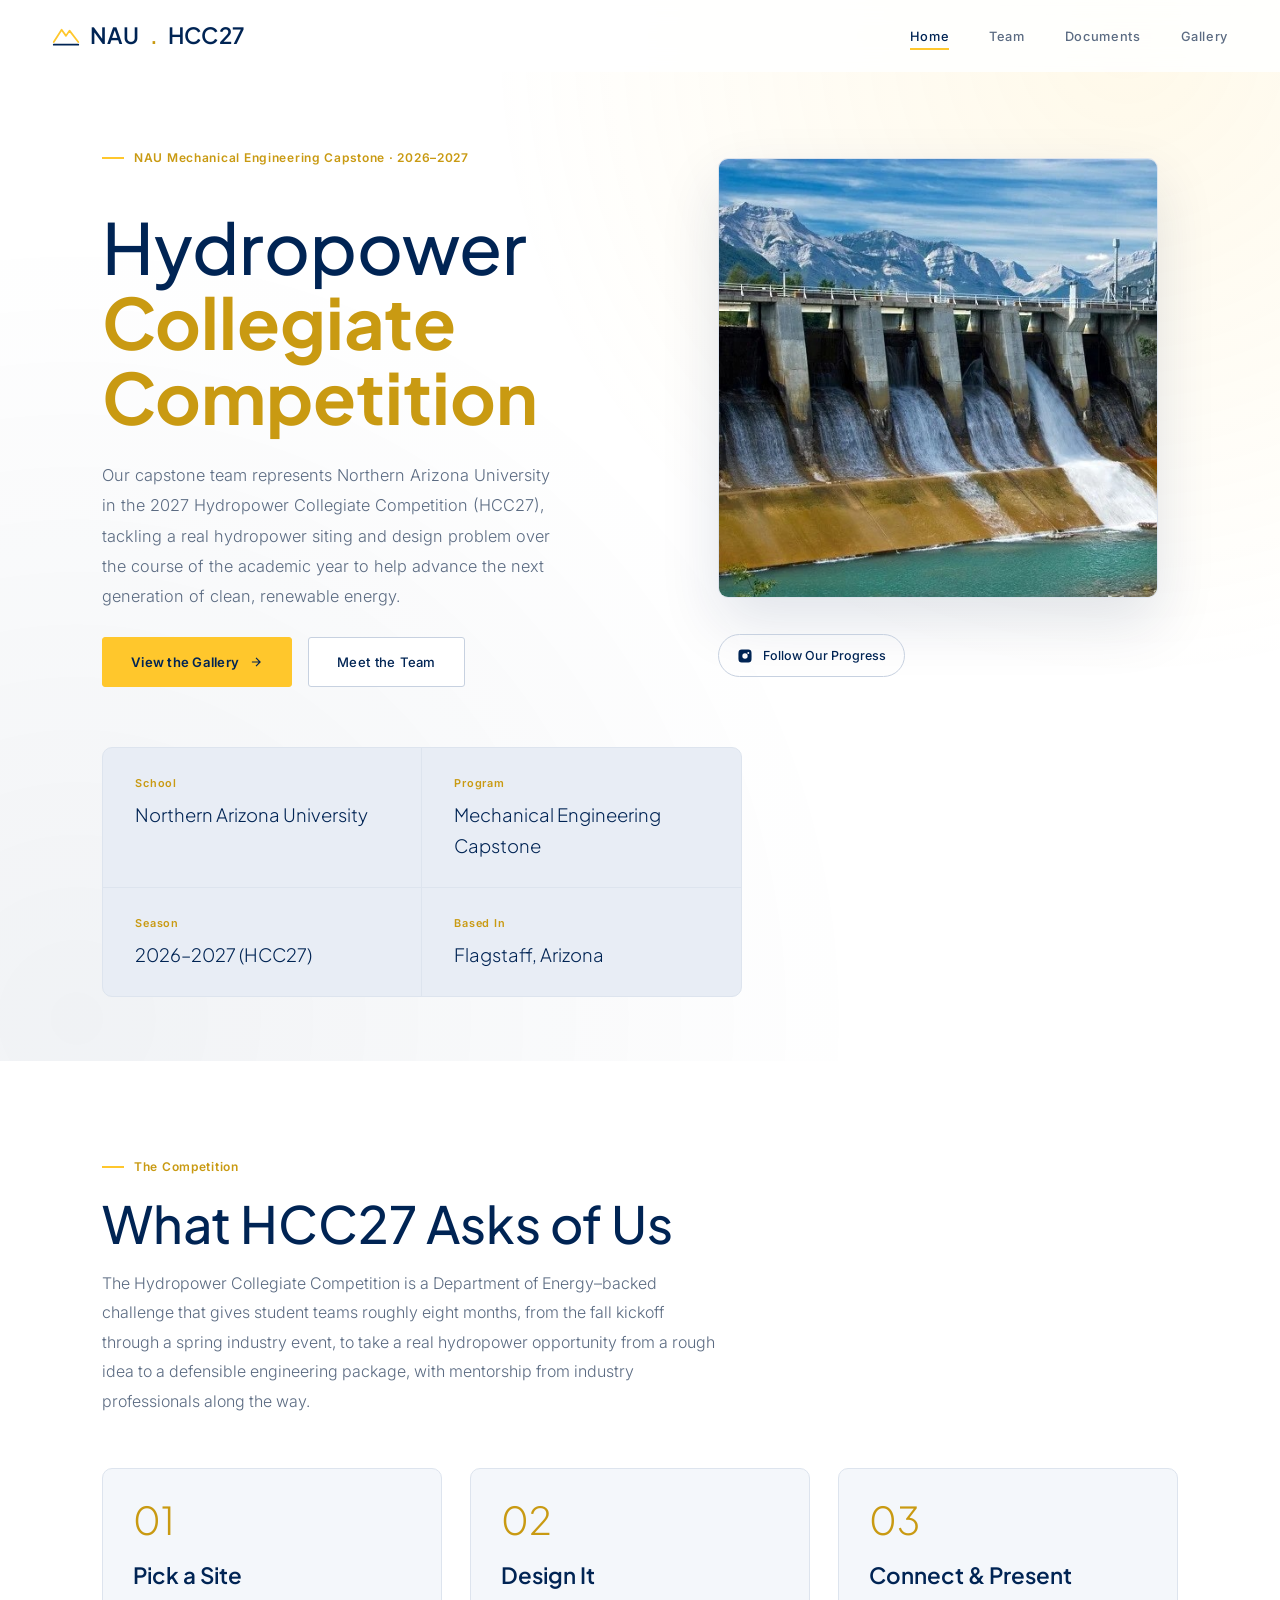
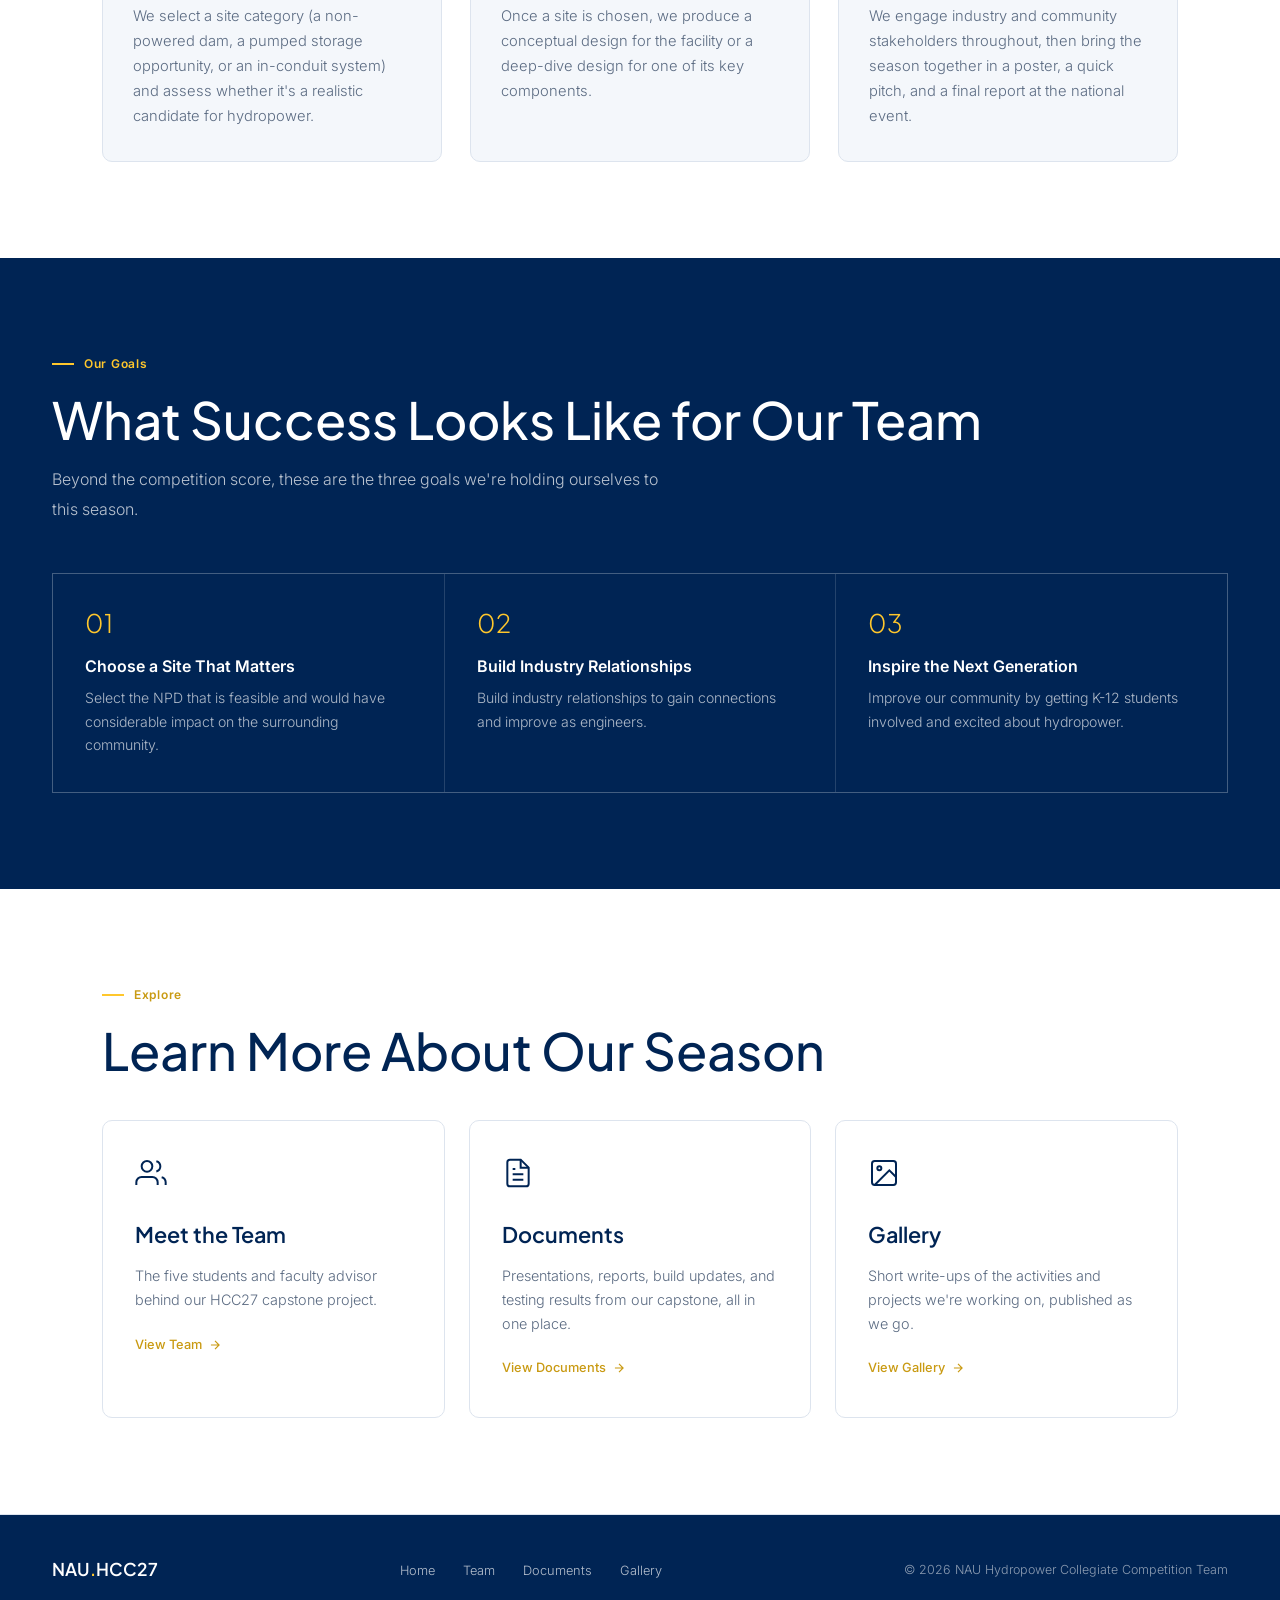
==== commit 353bc815: "Website Check #1" ====
--- a/index.html
+++ b/index.html
@@ -3,13 +3,13 @@
 <head>
   <meta charset="UTF-8" />
   <meta name="viewport" content="width=device-width, initial-scale=1.0" />
-  <title>NAU Hydropower Collegiate Competition — HCC27</title>
+  <title>NAU Hydropower Collegiate Competition | HCC27</title>
   <meta name="description" content="Northern Arizona University's team for the 2027 Hydropower Collegiate Competition (HCC27)." />
   <link rel="stylesheet" href="css/style.css" />
 </head>
 <body>
 
-<!-- ── NAV ─────────────────────────────────────────────────────── -->
+<!-- NAV -->
 <nav>
   <a href="index.html" class="nav-logo">
     <svg class="mark" viewBox="0 0 32 32" fill="none" xmlns="http://www.w3.org/2000/svg">
@@ -22,11 +22,11 @@
     <li><a href="index.html">Home</a></li>
     <li><a href="team.html">Team</a></li>
     <li><a href="documents.html">Documents</a></li>
-    <li><a href="project.html">Project</a></li>
+    <li><a href="gallery.html">Gallery</a></li>
   </ul>
 </nav>
 
-<!-- ── HERO ────────────────────────────────────────────────────── -->
+<!-- HERO -->
 <section class="hero">
   <div class="hero-inner">
 
@@ -47,8 +47,8 @@
       </p>
 
       <div class="hero-ctas hero-anim">
-        <a href="project.html" class="btn btn-gold">
-          View Our Project
+        <a href="gallery.html" class="btn btn-gold">
+          View the Gallery
           <svg class="arrow" viewBox="0 0 24 24" fill="none" stroke="currentColor" stroke-width="2">
             <path d="M5 12h14M12 5l7 7-7 7"/>
           </svg>
@@ -60,40 +60,7 @@
     <div class="hero-right hero-anim">
       <div>
         <div class="hero-visual-frame" style="margin-bottom: 20px;">
-          <!-- REPLACE with a real team / site photo: images/hero-team.jpg -->
-          <svg viewBox="0 0 420 420" xmlns="http://www.w3.org/2000/svg" role="img" aria-label="Illustration of a hydropower dam and turbine">
-            <defs>
-              <linearGradient id="skyGrad" x1="0" y1="0" x2="0" y2="1">
-                <stop offset="0%" stop-color="#eef2f8"/>
-                <stop offset="100%" stop-color="#e8edf5"/>
-              </linearGradient>
-              <linearGradient id="waterGrad" x1="0" y1="0" x2="0" y2="1">
-                <stop offset="0%" stop-color="#4f7cad"/>
-                <stop offset="100%" stop-color="#123b63"/>
-              </linearGradient>
-            </defs>
-            <rect width="420" height="420" fill="url(#skyGrad)"/>
-            <path d="M0 240 L70 150 L130 210 L200 120 L260 200 L330 150 L420 240 Z" fill="#c7d1e0"/>
-            <path d="M0 265 L90 190 L160 240 L230 170 L300 235 L420 195 L420 265 Z" fill="#dde4ee"/>
-            <rect x="60" y="235" width="300" height="45" fill="#002454"/>
-            <rect x="60" y="235" width="300" height="8" fill="#ffc72c"/>
-            <rect x="85" y="245" width="16" height="24" fill="#eef2f8"/>
-            <rect x="128" y="245" width="16" height="24" fill="#eef2f8"/>
-            <rect x="171" y="245" width="16" height="24" fill="#eef2f8"/>
-            <rect x="214" y="245" width="16" height="24" fill="#eef2f8"/>
-            <rect x="257" y="245" width="16" height="24" fill="#eef2f8"/>
-            <rect x="300" y="245" width="16" height="24" fill="#eef2f8"/>
-            <rect x="0" y="180" width="60" height="55" fill="url(#waterGrad)"/>
-            <rect x="150" y="280" width="120" height="70" fill="url(#waterGrad)" opacity="0.9"/>
-            <path d="M0 355 C80 340, 120 375, 210 358 C300 342, 340 375, 420 355 L420 420 L0 420 Z" fill="url(#waterGrad)"/>
-            <circle cx="330" cy="345" r="30" fill="none" stroke="#ffc72c" stroke-width="4"/>
-            <g stroke="#ffc72c" stroke-width="4" stroke-linecap="round">
-              <line x1="330" y1="345" x2="330" y2="318"/>
-              <line x1="330" y1="345" x2="353" y2="359"/>
-              <line x1="330" y1="345" x2="307" y2="359"/>
-            </g>
-            <circle cx="330" cy="345" r="4" fill="#ffc72c"/>
-          </svg>
+          <img src="images/home/hero-team.jpg" alt="The NAU HCC27 team" />
         </div>
 
         <!-- REPLACE href with the team's real Instagram handle -->
@@ -129,15 +96,15 @@
   </div>
 </section>
 
-<!-- ── Competition breakdown ───────────────────────────────────── -->
+<!-- Competition breakdown -->
 <section class="section">
   <div class="section-head reveal">
     <span class="label">The Competition</span>
     <h2 class="display-lg">What HCC27 Asks of Us</h2>
     <p class="body-text" style="margin-top:16px;">
       The Hydropower Collegiate Competition is a Department of Energy&ndash;backed
-      challenge that gives student teams roughly eight months &mdash; from the fall
-      kickoff through a spring industry event &mdash; to take a real hydropower
+      challenge that gives student teams roughly eight months, from the fall
+      kickoff through a spring industry event, to take a real hydropower
       opportunity from a rough idea to a defensible engineering package, with
       mentorship from industry professionals along the way.
     </p>
@@ -147,7 +114,7 @@
     <div class="outline-card reveal">
       <div class="num">01</div>
       <h3>Pick a Site</h3>
-      <p>We select a site category &mdash; a non-powered dam, a pumped storage opportunity, or an in-conduit system &mdash; and assess whether it's a realistic candidate for hydropower.</p>
+      <p>We select a site category (a non-powered dam, a pumped storage opportunity, or an in-conduit system) and assess whether it's a realistic candidate for hydropower.</p>
     </div>
     <div class="outline-card reveal reveal-delay-1">
       <div class="num">02</div>
@@ -160,61 +127,17 @@
       <p>We engage industry and community stakeholders throughout, then bring the season together in a poster, a quick pitch, and a final report at the national event.</p>
     </div>
   </div>
-
-  <div class="chip-row reveal" style="margin-top:44px;">
-    <span class="chip gold">Siting</span>
-    <span class="chip gold">Design</span>
-    <span class="chip gold">Community Connections</span>
-    <span class="chip">Poster</span>
-    <span class="chip">Quick Pitch</span>
-    <span class="chip">Optional Build &amp; Test</span>
-  </div>
-</section>
-
-<hr class="hr" />
-
-<!-- ── Our approach ─────────────────────────────────────────────── -->
-<section class="section">
-  <div class="section-head reveal">
-    <span class="label">Our Approach</span>
-    <h2 class="display-lg">What We're Doing This Season</h2>
-    <p class="body-text" style="margin-top:16px;">
-      This page will be updated as our site selection and scope firm up. In broad
-      strokes, our capstone team is spending the fall semester on research and
-      site assessment, and the spring semester translating that assessment into a
-      complete design package.
-    </p>
-  </div>
-
-  <div class="outline-grid">
-    <div class="outline-card reveal">
-      <div class="num">Fall</div>
-      <h3>Research &amp; Siting</h3>
-      <p>Placeholder &mdash; identify a candidate site, gather hydrologic and site data, and build out the feasibility assessment that anchors the rest of the season.</p>
-    </div>
-    <div class="outline-card reveal reveal-delay-1">
-      <div class="num">Winter</div>
-      <h3>Concept Development</h3>
-      <p>Placeholder &mdash; narrow down design concepts, run early analysis and modeling, and settle on a direction to carry into the spring design push.</p>
-    </div>
-    <div class="outline-card reveal reveal-delay-2">
-      <div class="num">Spring</div>
-      <h3>Design &amp; Delivery</h3>
-      <p>Placeholder &mdash; finalize the design package, prepare the poster and quick pitch, and present our work at the national HCC27 event.</p>
-    </div>
-  </div>
-</section>
-
-<!-- ── Goals ────────────────────────────────────────────────────── -->
+</section>
+
+<!-- Goals -->
 <section class="goals-section">
   <div class="goals-inner">
     <div class="reveal">
       <span class="label">Our Goals</span>
       <h2 class="display-lg">What Success Looks Like for Our Team</h2>
       <p class="body-text" style="margin-top:16px;">
-        Beyond the competition score, these are the goals we're holding ourselves
-        to this season &mdash; placeholders for now, to be refined as the team
-        finalizes its project charter.
+        Beyond the competition score, these are the three goals we're holding
+        ourselves to this season.
       </p>
     </div>
 
@@ -222,36 +145,29 @@
       <div class="goal-item reveal">
         <span class="goal-mark">01</span>
         <div>
-          <h4>Deliver a Defensible Design</h4>
-          <p>Produce a siting and design package that could credibly move toward a real next step, not just a competition submission.</p>
+          <h4>Choose a Site That Matters</h4>
+          <p>Select the NPD that is feasible and would have considerable impact on the surrounding community.</p>
         </div>
       </div>
       <div class="goal-item reveal reveal-delay-1">
         <span class="goal-mark">02</span>
         <div>
           <h4>Build Industry Relationships</h4>
-          <p>Use the Community Connections challenge to make real contacts in the hydropower industry, not a checkbox exercise.</p>
+          <p>Build industry relationships to gain connections and improve as engineers.</p>
         </div>
       </div>
       <div class="goal-item reveal reveal-delay-2">
         <span class="goal-mark">03</span>
         <div>
-          <h4>Grow as Engineers</h4>
-          <p>Apply and stress-test our coursework on a project with real constraints, stakeholders, and deadlines.</p>
-        </div>
-      </div>
-      <div class="goal-item reveal reveal-delay-3">
-        <span class="goal-mark">04</span>
-        <div>
-          <h4>Represent NAU Well</h4>
-          <p>Put together a presentation and prototype (if time allows) that we're proud to bring to the national event on NAU's behalf.</p>
-        </div>
-      </div>
-    </div>
-  </div>
-</section>
-
-<!-- ── Quick navigation cards ──────────────────────────────────── -->
+          <h4>Inspire the Next Generation</h4>
+          <p>Improve our community by getting K-12 students involved and excited about hydropower.</p>
+        </div>
+      </div>
+    </div>
+  </div>
+</section>
+
+<!-- Quick navigation cards -->
 <section class="home-cards">
   <div class="reveal" style="margin-bottom: 40px;">
     <span class="label">Explore</span>
@@ -266,7 +182,7 @@
         <path d="M23 21v-2a4 4 0 00-3-3.87M16 3.13a4 4 0 010 7.75"/>
       </svg>
       <h3>Meet the Team</h3>
-      <p>Placeholder profiles for the five students and faculty advisor behind our HCC27 capstone project.</p>
+      <p>The five students and faculty advisor behind our HCC27 capstone project.</p>
       <span class="home-card-link">
         View Team
         <svg width="14" height="14" viewBox="0 0 24 24" fill="none" stroke="currentColor" stroke-width="2"><path d="M5 12h14M12 5l7 7-7 7"/></svg>
@@ -279,70 +195,37 @@
         <path d="M14 2v6h6M16 13H8M16 17H8M10 9H8"/>
       </svg>
       <h3>Documents</h3>
-      <p>Every deliverable required by the competition, from the letter of intent through the final report, in one place.</p>
+      <p>Presentations, reports, build updates, and testing results from our capstone, all in one place.</p>
       <span class="home-card-link">
         View Documents
         <svg width="14" height="14" viewBox="0 0 24 24" fill="none" stroke="currentColor" stroke-width="2"><path d="M5 12h14M12 5l7 7-7 7"/></svg>
       </span>
     </div>
 
-    <div class="home-card reveal reveal-delay-2" data-href="project.html">
+    <div class="home-card reveal reveal-delay-2" data-href="gallery.html">
       <svg class="home-card-icon" viewBox="0 0 24 24" fill="none" stroke="currentColor" stroke-width="1.5">
-        <circle cx="12" cy="12" r="3"/>
-        <path d="M19.4 15a1.65 1.65 0 00.33 1.82l.06.06a2 2 0 11-2.83 2.83l-.06-.06a1.65 1.65 0 00-1.82-.33 1.65 1.65 0 00-1 1.51V21a2 2 0 01-4 0v-.09A1.65 1.65 0 009 19.4a1.65 1.65 0 00-1.82.33l-.06.06a2 2 0 11-2.83-2.83l.06-.06A1.65 1.65 0 004.68 15a1.65 1.65 0 00-1.51-1H3a2 2 0 010-4h.09A1.65 1.65 0 004.6 9a1.65 1.65 0 00-.33-1.82l-.06-.06a2 2 0 112.83-2.83l.06.06A1.65 1.65 0 009 4.6a1.65 1.65 0 001-1.51V3a2 2 0 014 0v.09a1.65 1.65 0 001 1.51 1.65 1.65 0 001.82-.33l.06-.06a2 2 0 112.83 2.83l-.06.06A1.65 1.65 0 0019.4 9a1.65 1.65 0 001.51 1H21a2 2 0 010 4h-.09a1.65 1.65 0 00-1.51 1z"/>
+        <rect x="3" y="3" width="18" height="18" rx="2"/>
+        <circle cx="8.5" cy="8.5" r="1.5"/>
+        <path d="M21 15l-5-5L5 21"/>
       </svg>
-      <h3>Our Project</h3>
-      <p>A closer look at each subproject &mdash; Siting, Design, and Community Connections &mdash; and the deliverables tied to each.</p>
+      <h3>Gallery</h3>
+      <p>Short write-ups of the activities and projects we're working on, published as we go.</p>
       <span class="home-card-link">
-        View Project
+        View Gallery
         <svg width="14" height="14" viewBox="0 0 24 24" fill="none" stroke="currentColor" stroke-width="2"><path d="M5 12h14M12 5l7 7-7 7"/></svg>
       </span>
     </div>
   </div>
 </section>
 
-<!-- ── Photo strip ─────────────────────────────────────────────── -->
-<div class="photo-strip reveal">
-  <!-- REPLACE each figure with a real photo: images/site-visit.jpg, images/team-working.jpg, images/prototype.jpg -->
-  <figure>
-    <svg viewBox="0 0 400 300" xmlns="http://www.w3.org/2000/svg">
-      <rect width="400" height="300" fill="#e8edf5"/>
-      <path d="M0 190 L100 120 L180 175 L260 100 L400 190 L400 300 L0 300 Z" fill="#c7d1e0"/>
-      <rect x="0" y="230" width="400" height="70" fill="#4f7cad" opacity="0.5"/>
-    </svg>
-    <figcaption>Site selection &amp; feasibility research</figcaption>
-  </figure>
-  <figure>
-    <svg viewBox="0 0 400 300" xmlns="http://www.w3.org/2000/svg">
-      <rect width="400" height="300" fill="#eef2f8"/>
-      <circle cx="200" cy="150" r="70" fill="none" stroke="#ffc72c" stroke-width="6"/>
-      <g stroke="#002454" stroke-width="6" stroke-linecap="round">
-        <line x1="200" y1="150" x2="200" y2="90"/>
-        <line x1="200" y1="150" x2="252" y2="180"/>
-        <line x1="200" y1="150" x2="148" y2="180"/>
-      </g>
-    </svg>
-    <figcaption>Facility &amp; component design work</figcaption>
-  </figure>
-  <figure>
-    <svg viewBox="0 0 400 300" xmlns="http://www.w3.org/2000/svg">
-      <rect width="400" height="300" fill="#e8edf5"/>
-      <circle cx="140" cy="140" r="34" fill="#4f7cad"/>
-      <circle cx="240" cy="140" r="34" fill="#ffc72c"/>
-      <circle cx="190" cy="200" r="34" fill="#002454" opacity="0.85"/>
-    </svg>
-    <figcaption>Industry &amp; community collaboration</figcaption>
-  </figure>
-</div>
-
-<!-- ── FOOTER ───────────────────────────────────────────────────── -->
+<!-- FOOTER -->
 <footer>
   <span class="footer-logo">NAU<span>.</span>HCC27</span>
   <ul class="footer-links">
     <li><a href="index.html">Home</a></li>
     <li><a href="team.html">Team</a></li>
     <li><a href="documents.html">Documents</a></li>
-    <li><a href="project.html">Project</a></li>
+    <li><a href="gallery.html">Gallery</a></li>
   </ul>
   <span class="footer-copy">© <span class="current-year"></span> NAU Hydropower Collegiate Competition Team</span>
 </footer>
--- a/css/style.css
+++ b/css/style.css
@@ -1,5 +1,5 @@
 /* ================================================================
-   NAU HYDROPOWER COLLEGIATE COMPETITION — HCC27 Capstone Site
+   NAU HYDROPOWER COLLEGIATE COMPETITION - HCC27 Capstone Site
    Light theme · NAU Blue & Gold
    ================================================================ */
 
@@ -340,6 +340,8 @@
 
 .hero-right { display: flex; justify-content: center; }
 
+.hero-right > div { width: 100%; max-width: 440px; }
+.hero-visual-frame img { width: 100%; aspect-ratio: 1 / 1; object-fit: cover; }
 .hero-visual-frame {
   border-radius: 10px;
   overflow: hidden;
@@ -363,21 +365,28 @@
 .social-pill svg { width: 16px; height: 16px; }
 .social-pill:hover { background: var(--blue); color: #fff; border-color: var(--blue); }
 
-/* Stat bar */
+/* Stat bar - compact 2x2 block */
 .hero-bar {
   display: grid;
-  grid-template-columns: repeat(4, 1fr);
-  border-top: 1px solid var(--border);
+  grid-template-columns: repeat(2, minmax(0, 1fr));
+  width: 100%;
+  max-width: 640px;
+  margin: 0 0 64px max(52px, calc((100% - 1180px) / 2 + 52px));
+  border: 1px solid var(--border);
+  border-radius: 10px;
+  overflow: hidden;
   background: var(--blue-tint);
 }
 .hero-bar-item {
-  padding: 26px 40px;
+  padding: 26px 32px;
   border-right: 1px solid var(--border);
+  border-bottom: 1px solid var(--border);
   display: flex;
   flex-direction: column;
   gap: 6px;
 }
-.hero-bar-item:last-child { border-right: none; }
+.hero-bar-item:nth-child(2n) { border-right: none; }
+.hero-bar-item:nth-last-child(-n+2) { border-bottom: none; }
 .hero-bar-label {
   font-size: 0.68rem;
   letter-spacing: 0.08em;
@@ -445,7 +454,7 @@
 
 .goals-list {
   display: grid;
-  grid-template-columns: repeat(2, 1fr);
+  grid-template-columns: repeat(3, 1fr);
   gap: 1px;
   background: rgba(255,255,255,0.14);
   margin-top: 48px;
@@ -453,9 +462,10 @@
 }
 .goal-item {
   background: var(--blue);
-  padding: 32px 36px;
-  display: flex;
-  gap: 20px;
+  padding: 36px 32px;
+  display: flex;
+  flex-direction: column;
+  gap: 18px;
 }
 .goal-mark {
   font-family: var(--font-display);
@@ -473,36 +483,6 @@
 }
 .goal-item p { font-size: 0.88rem; color: rgba(255,255,255,0.68); line-height: 1.65; }
 
-/* Scoring chips */
-.chip-row { display: flex; gap: 10px; flex-wrap: wrap; margin-top: 18px; }
-.chip {
-  font-size: 0.74rem;
-  font-weight: 500;
-  padding: 7px 15px;
-  border-radius: 999px;
-  border: 1px solid var(--border-dark);
-  color: var(--blue);
-  background: var(--bg-soft);
-}
-.chip.gold { border-color: var(--gold); color: var(--gold-deep); background: var(--gold-tint); }
-
-/* Photo strip */
-.photo-strip {
-  display: grid;
-  grid-template-columns: repeat(3, 1fr);
-  gap: 2px;
-  background: var(--border);
-}
-.photo-strip figure { position: relative; background: var(--bg-soft); }
-.photo-strip img, .photo-strip svg { width: 100%; height: 260px; object-fit: cover; }
-.photo-strip figcaption {
-  position: absolute;
-  left: 0; right: 0; bottom: 0;
-  padding: 16px 20px;
-  font-size: 0.8rem;
-  color: #fff;
-  background: linear-gradient(to top, rgba(0,36,84,0.82), transparent);
-}
 
 /* Home cards (quick nav) */
 .home-cards { padding: 96px 52px; max-width: 1180px; margin: 0 auto; }
@@ -560,28 +540,31 @@
   box-shadow: 0 16px 40px rgba(0,36,84,0.08);
 }
 .team-photo {
-  height: 200px;
+  height: 240px;
+  overflow: hidden;
   background: linear-gradient(135deg, var(--blue-tint), var(--panel));
   display: flex;
   align-items: center;
   justify-content: center;
   border-bottom: 1px solid var(--border);
 }
+.team-photo img { width: 100%; height: 100%; object-fit: cover; }
 .team-photo svg { width: 64px; height: 64px; color: var(--sky); opacity: 0.6; }
 .team-card-body { padding: 24px 26px 28px; }
 .team-role {
-  font-size: 0.7rem;
-  font-weight: 600;
-  letter-spacing: 0.06em;
+  display: block;
+  font-size: 0.84rem;
+  font-weight: 600;
+  line-height: 1.45;
   color: var(--gold-deep);
-  margin-bottom: 8px;
+  margin-bottom: 18px;
 }
 .team-name {
   font-family: var(--font-display);
   font-size: 1.4rem;
   font-weight: 600;
   color: var(--blue);
-  margin-bottom: 4px;
+  margin-bottom: 6px;
 }
 .team-placeholder-tag {
   font-size: 0.78rem;
@@ -654,9 +637,10 @@
   border-radius: 999px;
 }
 
-.doc-list { display: grid; grid-template-columns: repeat(2, 1fr); gap: 16px; }
+.doc-list { display: grid; grid-template-columns: repeat(3, 1fr); gap: 18px; }
 
 .doc-card {
+  position: relative;
   display: flex;
   flex-direction: column;
   background: var(--bg-soft);
@@ -675,7 +659,7 @@
   border-bottom: 1px solid var(--border);
   overflow: hidden;
 }
-.doc-preview img { width: 100%; height: 100%; object-fit: cover; display: block; }
+.doc-preview img { width: 100%; height: 100%; object-fit: cover; object-position: top center; display: block; }
 .doc-preview-placeholder {
   width: 100%; height: 100%;
   display: flex; align-items: center; justify-content: center;
@@ -686,7 +670,7 @@
 
 .doc-card-body {
   display: flex;
-  align-items: center;
+  align-items: flex-start;
   gap: 14px;
   padding: 16px 18px;
 }
@@ -702,7 +686,7 @@
 
 .doc-info { flex: 1; min-width: 0; }
 .doc-name { font-size: 0.92rem; font-weight: 500; color: var(--blue); margin-bottom: 3px; }
-.doc-meta { font-size: 0.75rem; color: var(--muted-2); }
+.doc-meta { font-size: 0.78rem; line-height: 1.5; color: var(--muted-2); }
 
 .doc-status {
   font-size: 0.68rem;
@@ -720,12 +704,12 @@
 a.doc-card { cursor: pointer; }
 
 /* ================================================================
-   ADMIN — hidden trigger, login modal, document manager panel
+   ADMIN - hidden trigger, login modal, document manager panel
    ================================================================ */
 .admin-trigger {
   position: absolute;
   bottom: 6px;
-  right: 6px;
+  left: 6px;
   width: 22px;
   height: 22px;
   padding: 0;
@@ -928,110 +912,24 @@
 .admin-add-field:hover { background: var(--gold); }
 
 /* ================================================================
-   PROJECT PAGE — vertical accordion (subprojects)
-   ================================================================ */
-.entries-wrapper {
-  padding: 0 52px 100px;
-  max-width: 1180px;
-  margin: 0 auto;
-  display: flex;
-  flex-direction: column;
-  gap: 16px;
-}
-
-.entry-item {
-  border-radius: 12px;
-  overflow: hidden;
-  border: 1px solid var(--border);
-  background: var(--bg);
-  transition: border-color 0.35s var(--ease), box-shadow 0.35s var(--ease);
-}
-.entry-item:hover { border-color: var(--gold); box-shadow: 0 8px 32px rgba(0,36,84,0.08); }
-.entry-item.active { border-color: var(--gold); box-shadow: 0 12px 44px rgba(0,36,84,0.12); }
-
-.entry-trigger {
-  display: grid;
-  grid-template-columns: 200px 1fr auto;
-  align-items: center;
-  cursor: pointer;
-  min-height: 140px;
-  position: relative;
-}
-
-.entry-thumb {
-  height: 140px;
-  overflow: hidden;
-  background: var(--blue-tint);
-  position: relative;
-}
-.entry-thumb svg { width: 100%; height: 100%; object-fit: cover; transition: transform 0.7s var(--ease); }
-.entry-item:hover .entry-thumb svg, .entry-item.active .entry-thumb svg { transform: scale(1.06); }
-
-.entry-trigger-body { padding: 26px 34px; display: flex; flex-direction: column; gap: 8px; }
-.entry-trigger-label {
-  font-size: 0.7rem;
-  letter-spacing: 0.05em;
-  font-weight: 600;
-  color: var(--gold-deep);
-  display: flex; align-items: center; gap: 8px;
-}
-.entry-trigger-label::before { content: ''; display: inline-block; width: 16px; height: 1px; background: var(--gold-deep); }
-.entry-trigger-body h3 { font-family: var(--font-display); font-size: clamp(1.25rem, 2vw, 1.6rem); font-weight: 600; color: var(--blue); }
-.entry-trigger-body p { font-size: 0.88rem; color: var(--muted); max-width: 520px; margin-top: 2px; }
-
-.entry-toggle { padding: 0 34px; display: flex; align-items: center; justify-content: center; }
-.entry-toggle-icon {
-  width: 36px; height: 36px;
-  border-radius: 50%;
-  border: 1px solid var(--border-dark);
-  display: flex; align-items: center; justify-content: center;
-  transition: border-color 0.3s, background 0.3s, transform 0.45s var(--ease);
-}
-.entry-item.active .entry-toggle-icon { transform: rotate(45deg); border-color: var(--gold); background: var(--gold); }
-.entry-toggle-icon svg { width: 14px; height: 14px; color: var(--muted); transition: color 0.3s; }
-.entry-item.active .entry-toggle-icon svg { color: var(--blue); }
-
-.entry-detail { max-height: 0; overflow: hidden; transition: max-height 0.65s var(--ease); background: var(--bg-soft); }
-.entry-item.active .entry-detail { max-height: 3000px; }
-.entry-detail-inner { border-top: 1px solid var(--border); padding: 40px 34px; }
-
-.entry-detail .tag {
-  font-size: 0.7rem;
-  font-weight: 600;
-  letter-spacing: 0.05em;
-  color: var(--gold-deep);
-  display: block;
-  margin-bottom: 10px;
-}
-.entry-detail h4 { font-family: var(--font-display); font-size: 1.3rem; color: var(--blue); font-weight: 600; margin-bottom: 12px; }
-.entry-detail p { font-size: 0.92rem; color: var(--muted); line-height: 1.75; max-width: 68ch; margin-bottom: 14px; }
-.entry-detail ul { margin: 10px 0 14px 0; display: flex; flex-direction: column; gap: 8px; }
-.entry-detail li { font-size: 0.92rem; color: var(--muted); line-height: 1.6; padding-left: 20px; position: relative; }
-.entry-detail li::before { content: ''; position: absolute; left: 0; top: 9px; width: 8px; height: 1.5px; background: var(--gold-deep); }
-
-.entry-docs {
-  display: grid;
-  grid-template-columns: repeat(2, 1fr);
-  gap: 14px;
-  margin-top: 22px;
-}
-
-/* ================================================================
    RESPONSIVE
    ================================================================ */
+@media (max-width: 1100px) {
+  .doc-list { grid-template-columns: repeat(2, 1fr); }
+}
+
 @media (max-width: 960px) {
   nav { padding: 0 24px; }
   .nav-links { gap: 20px; }
 
   .hero-inner { grid-template-columns: 1fr; gap: 40px; padding: 56px 24px 40px; }
-  .hero-bar { grid-template-columns: repeat(2, 1fr); }
-  .hero-bar-item { border-bottom: 1px solid var(--border); }
+  .hero-bar { max-width: none; width: auto; margin: 0 24px 40px; }
+  .hero-bar-item { padding: 20px; }
 
   .section { padding: 64px 24px; }
   .outline-grid { grid-template-columns: 1fr; }
   .home-cards { padding: 64px 24px; }
   .home-cards-grid { grid-template-columns: 1fr; }
-  .photo-strip { grid-template-columns: 1fr; }
   .goals-section { padding: 64px 24px; }
   .goals-list { grid-template-columns: 1fr; }
 
@@ -1043,14 +941,186 @@
 
   .doc-group { padding: 0 24px 56px; }
   .doc-list { grid-template-columns: 1fr; }
-
-  .entries-wrapper { padding: 0 24px 72px; }
-  .entry-trigger { grid-template-columns: 100px 1fr auto; min-height: 100px; }
-  .entry-thumb { height: 100px; }
-  .entry-trigger-body { padding: 18px 20px; }
-  .entry-toggle { padding: 0 16px; }
-  .entry-detail-inner { padding: 28px 22px; }
-  .entry-docs { grid-template-columns: 1fr; }
+  .gallery-wrap { padding: 0 24px 72px; }
+  .gallery-month { grid-template-columns: 1fr; gap: 20px; }
+  .month-label { position: static; display: flex; align-items: baseline; gap: 12px; }
+  .month-label .y::before { display: none; }
+  .month-posts { border-left: none; padding-left: 0; }
+  .post::before { display: none; }
+  .admin-dock { left: 10px; bottom: 10px; }
+
 
   footer { padding: 32px 24px; flex-direction: column; align-items: flex-start; gap: 20px; }
-}+}
+
+/* ================================================================
+   DOCUMENT ACCESS GATE
+   ================================================================ */
+.doc-lock {
+  position: absolute;
+  inset: 0;
+  z-index: 2;
+  display: flex;
+  flex-direction: column;
+  align-items: center;
+  justify-content: center;
+  gap: 6px;
+  background: rgba(238, 242, 248, 0.74);
+  -webkit-backdrop-filter: blur(7px);
+  backdrop-filter: blur(7px);
+  color: var(--blue);
+  text-align: center;
+  cursor: not-allowed;
+}
+.doc-lock svg { width: 30px; height: 30px; margin-bottom: 4px; }
+.doc-lock b { font-family: var(--font-display); font-size: 1rem; font-weight: 700; }
+.doc-lock small { font-size: 0.74rem; color: var(--muted); }
+body.docs-unlocked .doc-lock { display: none; }
+body:not(.docs-unlocked) a.doc-card { cursor: not-allowed; }
+body:not(.docs-unlocked) .doc-card:hover {
+  transform: none;
+  border-color: var(--border);
+  box-shadow: none;
+}
+body.docs-unlocked .admin-trigger { display: none; }
+
+.admin-dock {
+  position: fixed;
+  left: 16px;
+  bottom: 16px;
+  z-index: 900;
+  display: none;
+  align-items: center;
+  gap: 8px;
+  padding: 6px 8px 6px 16px;
+  background: #fff;
+  border: 1px solid var(--border-dark);
+  border-radius: 999px;
+  box-shadow: 0 10px 30px rgba(0, 36, 84, 0.16);
+}
+body.docs-unlocked .admin-dock { display: flex; }
+.admin-dock-label { font-size: 0.74rem; font-weight: 600; color: var(--gold-deep); }
+.admin-dock .admin-btn-secondary { margin: 0; }
+
+/* ================================================================
+   GALLERY PAGE
+   ================================================================ */
+.scroll-progress {
+  position: fixed;
+  top: 0; left: 0; right: 0;
+  height: 3px;
+  background: var(--gold);
+  transform-origin: 0 50%;
+  transform: scaleX(0);
+  z-index: 600;
+  pointer-events: none;
+}
+
+.gallery-wrap { max-width: 1180px; margin: 0 auto; padding: 0 52px 110px; }
+.gallery-month {
+  display: grid;
+  grid-template-columns: 190px 1fr;
+  gap: 48px;
+}
+.gallery-month + .gallery-month { margin-top: 80px; }
+
+.month-label {
+  position: sticky;
+  top: calc(var(--nav-h) + 32px);
+}
+.month-label .m {
+  font-family: var(--font-display);
+  font-size: 1.9rem;
+  font-weight: 600;
+  line-height: 1.1;
+  color: var(--blue);
+}
+.month-label .y {
+  display: flex;
+  align-items: center;
+  gap: 10px;
+  margin-top: 8px;
+  font-size: 0.82rem;
+  font-weight: 600;
+  color: var(--gold-deep);
+}
+.month-label .y::before { content: ''; width: 22px; height: 2px; background: var(--gold); }
+
+.month-posts {
+  display: flex;
+  flex-direction: column;
+  gap: 64px;
+  border-left: 1px solid var(--border);
+  padding-left: 48px;
+}
+
+.post { position: relative; }
+.post::before {
+  content: '';
+  position: absolute;
+  left: -55px;
+  top: 6px;
+  width: 13px; height: 13px;
+  border-radius: 50%;
+  background: var(--bg);
+  border: 2px solid var(--gold-deep);
+  transition: background 0.6s var(--ease);
+}
+.post.visible::before { background: var(--gold); }
+
+.post-cover {
+  display: block;
+  position: relative;
+  aspect-ratio: 16 / 9;
+  border-radius: 12px;
+  overflow: hidden;
+  background: var(--panel);
+  box-shadow: 0 18px 44px rgba(0, 36, 84, 0.12);
+  clip-path: inset(0 0 100% 0 round 12px);
+  transition: clip-path 1.1s var(--ease);
+}
+.post.visible .post-cover { clip-path: inset(0 0 0 0 round 12px); }
+.post-cover img {
+  position: absolute;
+  left: 0; top: -8%;
+  width: 100%; height: 116%;
+  object-fit: cover;
+  will-change: transform;
+}
+
+.post-date {
+  display: flex;
+  align-items: center;
+  gap: 10px;
+  margin: 24px 0 8px;
+  font-size: 0.78rem;
+  font-weight: 600;
+  color: var(--gold-deep);
+}
+.post-date::before { content: ''; width: 18px; height: 1px; background: var(--gold-deep); }
+.post h2 {
+  font-family: var(--font-display);
+  font-size: clamp(1.5rem, 2.6vw, 2.1rem);
+  font-weight: 600;
+  line-height: 1.25;
+  color: var(--blue);
+  margin-bottom: 10px;
+}
+.post p { color: var(--muted); line-height: 1.8; max-width: 62ch; }
+.post-link {
+  display: inline-flex;
+  align-items: center;
+  gap: 8px;
+  margin-top: 14px;
+  font-size: 0.82rem;
+  font-weight: 600;
+  color: var(--blue);
+  border-bottom: 2px solid var(--gold);
+  padding-bottom: 2px;
+}
+.gallery-empty { text-align: center; color: var(--muted-2); padding: 60px 0; }
+
+@media (prefers-reduced-motion: reduce) {
+  .post-cover { clip-path: none; transition: none; }
+  .post-cover img { top: 0; height: 100%; transform: none !important; }
+}
